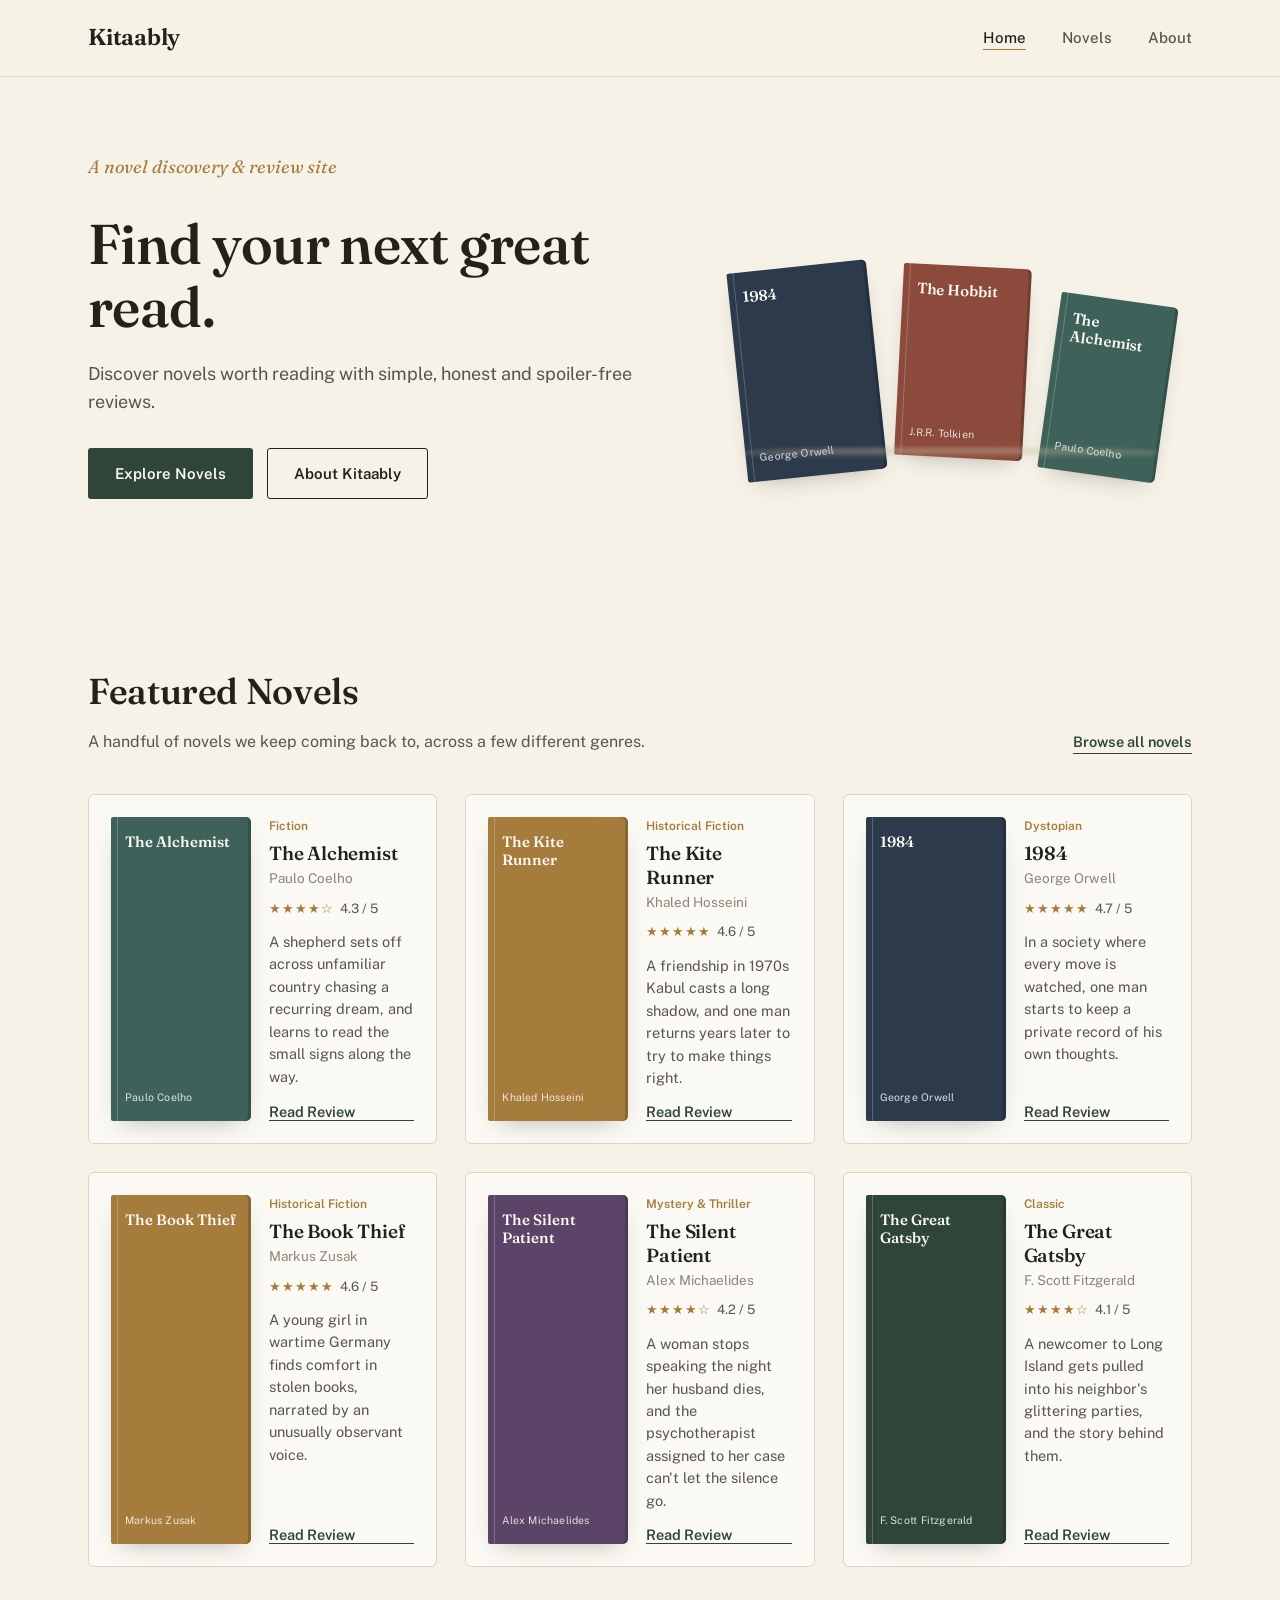
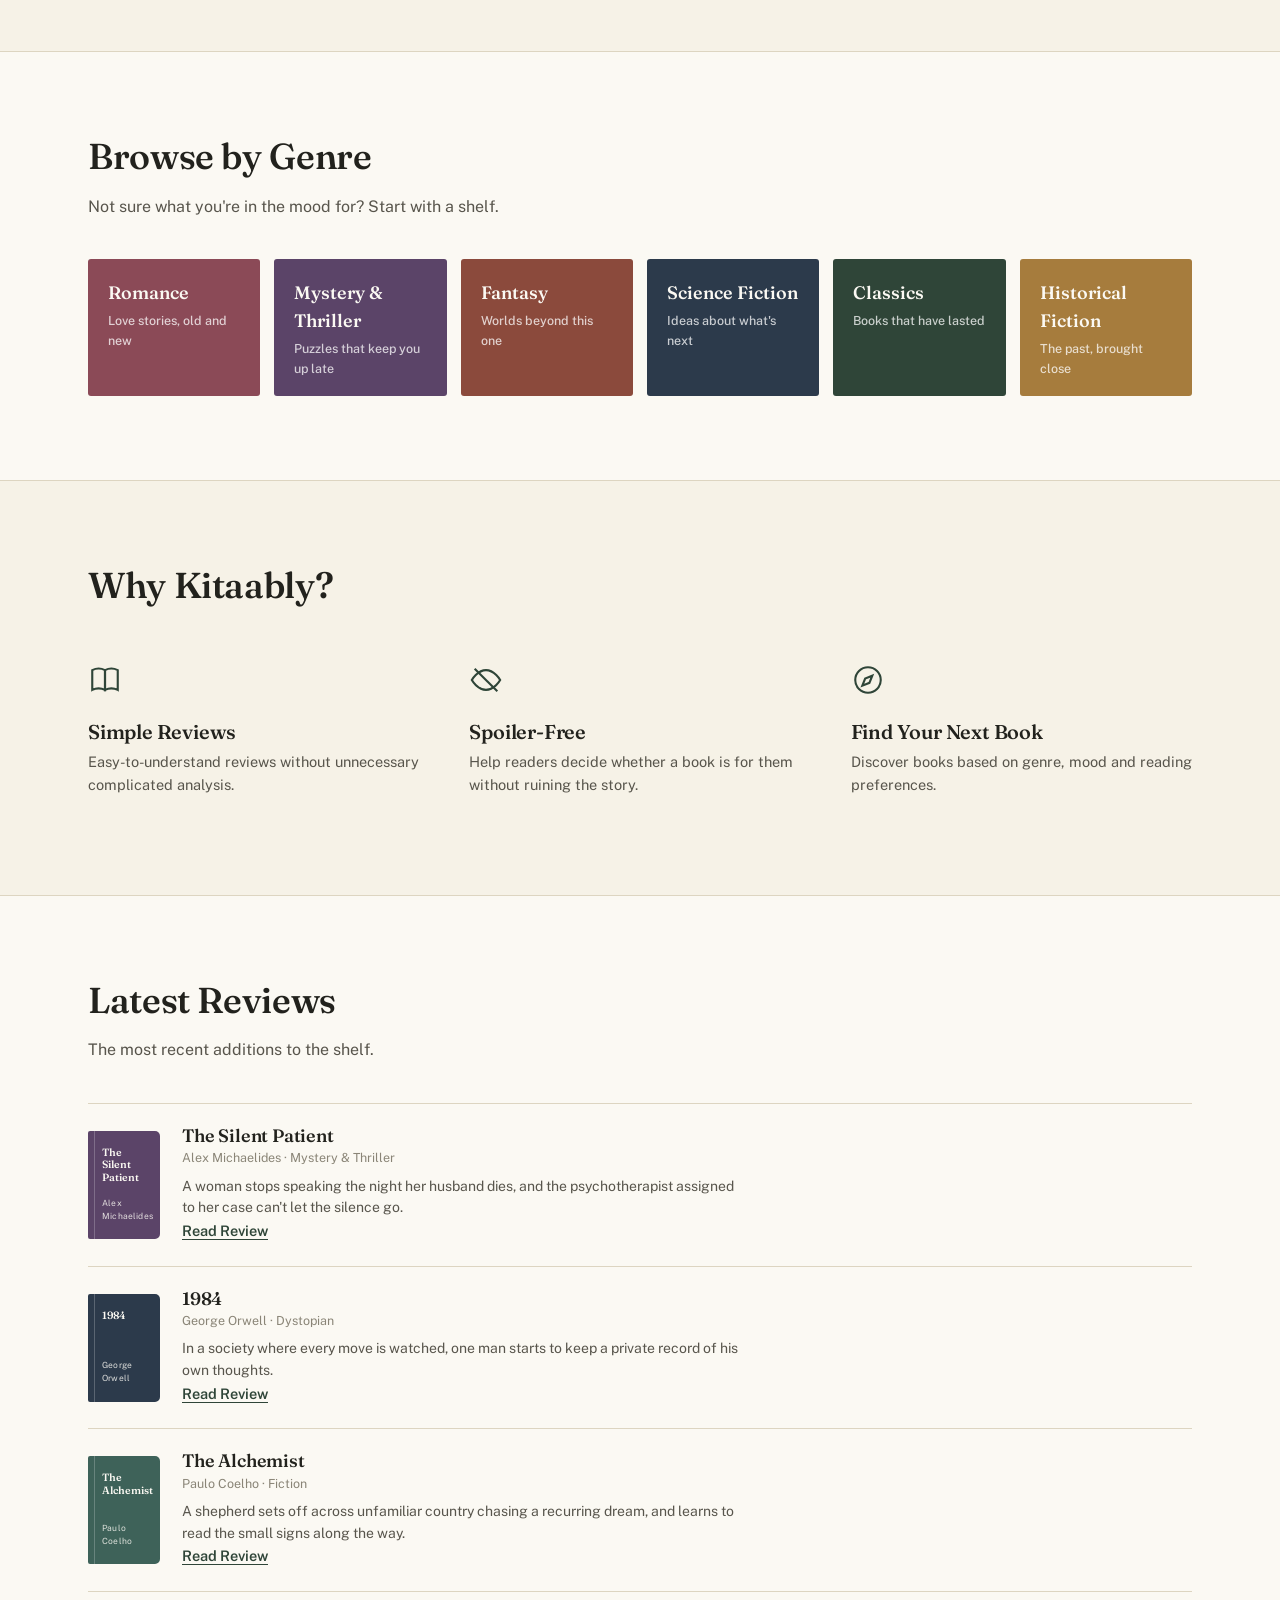
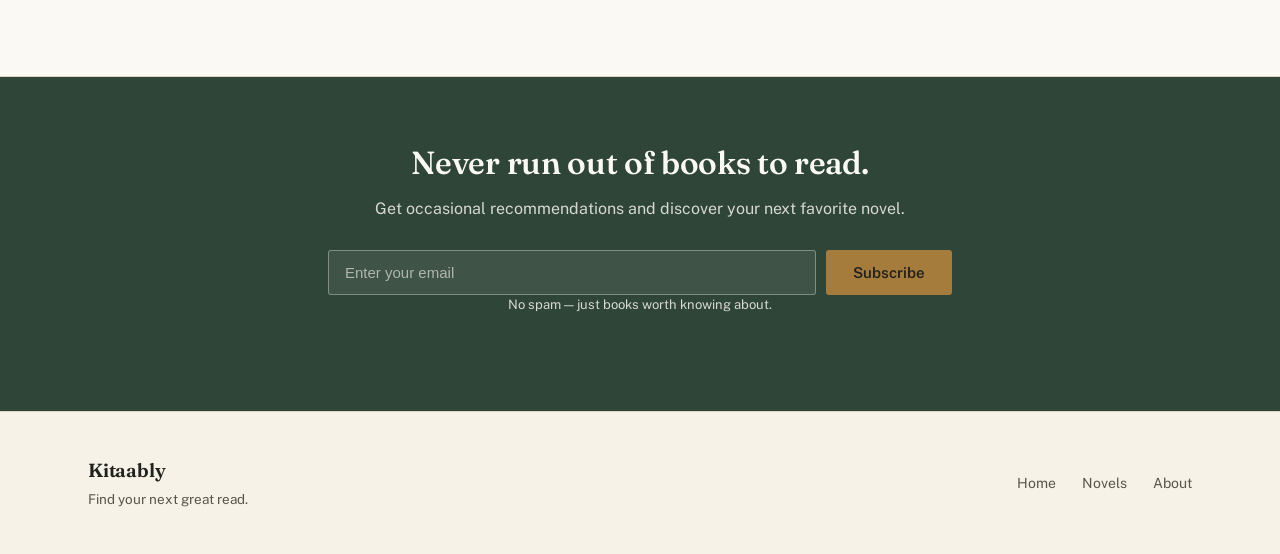
==== index.html @ 3cfaee95 "Add files via upload" ====
<!doctype html>
<html lang="en">
<head>
  <meta charset="UTF-8" />
  <meta name="viewport" content="width=device-width, initial-scale=1.0" />
  <title>Kitaably — Find Your Next Great Read</title>
  <meta name="description" content="Kitaably helps you discover novels worth reading, with simple, honest and spoiler-free reviews across fiction, mystery, classics and more." />
  <link rel="preconnect" href="https://fonts.googleapis.com" />
  <link rel="preconnect" href="https://fonts.gstatic.com" crossorigin />
  <link href="https://fonts.googleapis.com/css2?family=Fraunces:ital,opsz,wght@0,9..144,400;0,9..144,560;0,9..144,620;1,9..144,500&family=Public+Sans:wght@400;500;600;700&display=swap" rel="stylesheet" />
  <link rel="stylesheet" href="style.css" />
</head>
<body>

  <header class="site-header">
    <div class="container">
      <a href="index.html" class="logo">Kitaably</a>
      <nav aria-label="Main navigation">
        <ul class="nav-menu">
          <li><a href="index.html" aria-current="page">Home</a></li>
          <li><a href="novels.html">Novels</a></li>
          <li><a href="about.html">About</a></li>
        </ul>
      </nav>
      <button class="nav-toggle" aria-label="Toggle menu" aria-expanded="false"><span></span></button>
    </div>
  </header>

  <main>
    <!-- Hero -->
    <section class="hero">
      <div class="container">
        <div class="hero__content">
          <p class="hero__eyebrow">A novel discovery &amp; review site</p>
          <h1>Find your next great read.</h1>
          <p>Discover novels worth reading with simple, honest and spoiler-free reviews.</p>
          <div class="hero__actions">
            <a href="novels.html" class="btn btn--primary">Explore Novels</a>
            <a href="about.html" class="btn btn--ghost">About Kitaably</a>
          </div>
        </div>
        <div class="hero__shelf" aria-hidden="true">
          <div class="cover cover--dystopian">
            <span class="cover__title">1984</span>
            <span class="cover__author">George Orwell</span>
          </div>
          <div class="cover cover--fantasy">
            <span class="cover__title">The Hobbit</span>
            <span class="cover__author">J.R.R. Tolkien</span>
          </div>
          <div class="cover cover--fiction">
            <span class="cover__title">The Alchemist</span>
            <span class="cover__author">Paulo Coelho</span>
          </div>
        </div>
      </div>
    </section>

    <!-- Featured Novels -->
    <section class="section" id="featured">
      <div class="container">
        <div class="section__head">
          <div>
            <h2>Featured Novels</h2>
            <p>A handful of novels we keep coming back to, across a few different genres.</p>
          </div>
          <a href="novels.html" class="btn btn--text">Browse all novels</a>
        </div>

        <div class="card-grid">

          <article class="book-card">
            <div class="cover cover--fiction" role="img" aria-label="Book cover for The Alchemist by Paulo Coelho">
              <span class="cover__title">The Alchemist</span>
              <span class="cover__author">Paulo Coelho</span>
            </div>
            <div class="book-card__body">
              <p class="book-card__genre">Fiction</p>
              <h3 class="book-card__title">The Alchemist</h3>
              <p class="book-card__author">Paulo Coelho</p>
              <p class="rating"><span class="rating__stars" aria-hidden="true">★★★★☆</span> 4.3 / 5</p>
              <p class="book-card__desc">A shepherd sets off across unfamiliar country chasing a recurring dream, and learns to read the small signs along the way.</p>
              <p class="book-card__review" data-review-panel>Full spoiler-free review coming soon — we're polishing our thoughts on <em>The Alchemist</em>.</p>
              <button class="btn btn--text" data-review-toggle type="button">Read Review</button>
            </div>
          </article>

          <article class="book-card">
            <div class="cover cover--historical" role="img" aria-label="Book cover for The Kite Runner by Khaled Hosseini">
              <span class="cover__title">The Kite Runner</span>
              <span class="cover__author">Khaled Hosseini</span>
            </div>
            <div class="book-card__body">
              <p class="book-card__genre">Historical Fiction</p>
              <h3 class="book-card__title">The Kite Runner</h3>
              <p class="book-card__author">Khaled Hosseini</p>
              <p class="rating"><span class="rating__stars" aria-hidden="true">★★★★★</span> 4.6 / 5</p>
              <p class="book-card__desc">A friendship in 1970s Kabul casts a long shadow, and one man returns years later to try to make things right.</p>
              <p class="book-card__review" data-review-panel>Full spoiler-free review coming soon — we're polishing our thoughts on <em>The Kite Runner</em>.</p>
              <button class="btn btn--text" data-review-toggle type="button">Read Review</button>
            </div>
          </article>

          <article class="book-card">
            <div class="cover cover--dystopian" role="img" aria-label="Book cover for 1984 by George Orwell">
              <span class="cover__title">1984</span>
              <span class="cover__author">George Orwell</span>
            </div>
            <div class="book-card__body">
              <p class="book-card__genre">Dystopian</p>
              <h3 class="book-card__title">1984</h3>
              <p class="book-card__author">George Orwell</p>
              <p class="rating"><span class="rating__stars" aria-hidden="true">★★★★★</span> 4.7 / 5</p>
              <p class="book-card__desc">In a society where every move is watched, one man starts to keep a private record of his own thoughts.</p>
              <p class="book-card__review" data-review-panel>Full spoiler-free review coming soon — we're polishing our thoughts on <em>1984</em>.</p>
              <button class="btn btn--text" data-review-toggle type="button">Read Review</button>
            </div>
          </article>

          <article class="book-card">
            <div class="cover cover--historical" role="img" aria-label="Book cover for The Book Thief by Markus Zusak">
              <span class="cover__title">The Book Thief</span>
              <span class="cover__author">Markus Zusak</span>
            </div>
            <div class="book-card__body">
              <p class="book-card__genre">Historical Fiction</p>
              <h3 class="book-card__title">The Book Thief</h3>
              <p class="book-card__author">Markus Zusak</p>
              <p class="rating"><span class="rating__stars" aria-hidden="true">★★★★★</span> 4.6 / 5</p>
              <p class="book-card__desc">A young girl in wartime Germany finds comfort in stolen books, narrated by an unusually observant voice.</p>
              <p class="book-card__review" data-review-panel>Full spoiler-free review coming soon — we're polishing our thoughts on <em>The Book Thief</em>.</p>
              <button class="btn btn--text" data-review-toggle type="button">Read Review</button>
            </div>
          </article>

          <article class="book-card">
            <div class="cover cover--thriller" role="img" aria-label="Book cover for The Silent Patient by Alex Michaelides">
              <span class="cover__title">The Silent Patient</span>
              <span class="cover__author">Alex Michaelides</span>
            </div>
            <div class="book-card__body">
              <p class="book-card__genre">Mystery &amp; Thriller</p>
              <h3 class="book-card__title">The Silent Patient</h3>
              <p class="book-card__author">Alex Michaelides</p>
              <p class="rating"><span class="rating__stars" aria-hidden="true">★★★★☆</span> 4.2 / 5</p>
              <p class="book-card__desc">A woman stops speaking the night her husband dies, and the psychotherapist assigned to her case can't let the silence go.</p>
              <p class="book-card__review" data-review-panel>Full spoiler-free review coming soon — we're polishing our thoughts on <em>The Silent Patient</em>.</p>
              <button class="btn btn--text" data-review-toggle type="button">Read Review</button>
            </div>
          </article>

          <article class="book-card">
            <div class="cover cover--classic" role="img" aria-label="Book cover for The Great Gatsby by F. Scott Fitzgerald">
              <span class="cover__title">The Great Gatsby</span>
              <span class="cover__author">F. Scott Fitzgerald</span>
            </div>
            <div class="book-card__body">
              <p class="book-card__genre">Classic</p>
              <h3 class="book-card__title">The Great Gatsby</h3>
              <p class="book-card__author">F. Scott Fitzgerald</p>
              <p class="rating"><span class="rating__stars" aria-hidden="true">★★★★☆</span> 4.1 / 5</p>
              <p class="book-card__desc">A newcomer to Long Island gets pulled into his neighbor's glittering parties, and the story behind them.</p>
              <p class="book-card__review" data-review-panel>Full spoiler-free review coming soon — we're polishing our thoughts on <em>The Great Gatsby</em>.</p>
              <button class="btn btn--text" data-review-toggle type="button">Read Review</button>
            </div>
          </article>

        </div>
      </div>
    </section>

    <!-- Browse by Genre -->
    <section class="section section--alt">
      <div class="container">
        <div class="section__head">
          <div>
            <h2>Browse by Genre</h2>
            <p>Not sure what you're in the mood for? Start with a shelf.</p>
          </div>
        </div>
        <div class="genre-row">
          <a class="genre-tile" style="background:var(--c-romance)" href="novels.html">Romance<span>Love stories, old and new</span></a>
          <a class="genre-tile" style="background:var(--c-thriller)" href="novels.html">Mystery &amp; Thriller<span>Puzzles that keep you up late</span></a>
          <a class="genre-tile" style="background:var(--c-fantasy)" href="novels.html">Fantasy<span>Worlds beyond this one</span></a>
          <a class="genre-tile" style="background:var(--c-dystopian)" href="novels.html">Science Fiction<span>Ideas about what's next</span></a>
          <a class="genre-tile" style="background:var(--c-classic)" href="novels.html">Classics<span>Books that have lasted</span></a>
          <a class="genre-tile" style="background:var(--c-historical)" href="novels.html">Historical Fiction<span>The past, brought close</span></a>
        </div>
      </div>
    </section>

    <!-- Why Kitaably -->
    <section class="section">
      <div class="container">
        <div class="section__head">
          <div>
            <h2>Why Kitaably?</h2>
          </div>
        </div>
        <div class="why-grid">
          <div class="why-item">
            <svg viewBox="0 0 24 24" fill="none" stroke="currentColor" stroke-width="1.5" aria-hidden="true"><path d="M3 5c3-1.5 6-1.5 9 0v14c-3-1.5-6-1.5-9 0V5Z"/><path d="M21 5c-3-1.5-6-1.5-9 0v14c3-1.5 6-1.5 9 0V5Z"/></svg>
            <h3>Simple Reviews</h3>
            <p>Easy-to-understand reviews without unnecessary complicated analysis.</p>
          </div>
          <div class="why-item">
            <svg viewBox="0 0 24 24" fill="none" stroke="currentColor" stroke-width="1.5" aria-hidden="true"><path d="M2 12s4-7 10-7 10 7 10 7-4 7-10 7-10-7-10-7Z"/><path d="M4 4l16 16"/></svg>
            <h3>Spoiler-Free</h3>
            <p>Help readers decide whether a book is for them without ruining the story.</p>
          </div>
          <div class="why-item">
            <svg viewBox="0 0 24 24" fill="none" stroke="currentColor" stroke-width="1.5" aria-hidden="true"><circle cx="12" cy="12" r="9"/><path d="M15 9l-2 5-5 2 2-5 5-2Z"/></svg>
            <h3>Find Your Next Book</h3>
            <p>Discover books based on genre, mood and reading preferences.</p>
          </div>
        </div>
      </div>
    </section>

    <!-- Latest Reviews -->
    <section class="section section--alt">
      <div class="container">
        <div class="section__head">
          <div>
            <h2>Latest Reviews</h2>
            <p>The most recent additions to the shelf.</p>
          </div>
        </div>
        <div class="latest-list">

          <div class="latest-item">
            <div class="cover cover--thriller" role="img" aria-label="Book cover for The Silent Patient by Alex Michaelides">
              <span class="cover__title">The Silent Patient</span>
              <span class="cover__author">Alex Michaelides</span>
            </div>
            <div class="latest-item__body">
              <h3 class="latest-item__title">The Silent Patient</h3>
              <p class="latest-item__meta">Alex Michaelides · Mystery &amp; Thriller</p>
              <p class="latest-item__desc">A woman stops speaking the night her husband dies, and the psychotherapist assigned to her case can't let the silence go.</p>
              <p class="book-card__review" data-review-panel>Full spoiler-free review coming soon — we're polishing our thoughts on <em>The Silent Patient</em>.</p>
              <button class="btn btn--text" data-review-toggle type="button">Read Review</button>
            </div>
          </div>

          <div class="latest-item">
            <div class="cover cover--dystopian" role="img" aria-label="Book cover for 1984 by George Orwell">
              <span class="cover__title">1984</span>
              <span class="cover__author">George Orwell</span>
            </div>
            <div class="latest-item__body">
              <h3 class="latest-item__title">1984</h3>
              <p class="latest-item__meta">George Orwell · Dystopian</p>
              <p class="latest-item__desc">In a society where every move is watched, one man starts to keep a private record of his own thoughts.</p>
              <p class="book-card__review" data-review-panel>Full spoiler-free review coming soon — we're polishing our thoughts on <em>1984</em>.</p>
              <button class="btn btn--text" data-review-toggle type="button">Read Review</button>
            </div>
          </div>

          <div class="latest-item">
            <div class="cover cover--fiction" role="img" aria-label="Book cover for The Alchemist by Paulo Coelho">
              <span class="cover__title">The Alchemist</span>
              <span class="cover__author">Paulo Coelho</span>
            </div>
            <div class="latest-item__body">
              <h3 class="latest-item__title">The Alchemist</h3>
              <p class="latest-item__meta">Paulo Coelho · Fiction</p>
              <p class="latest-item__desc">A shepherd sets off across unfamiliar country chasing a recurring dream, and learns to read the small signs along the way.</p>
              <p class="book-card__review" data-review-panel>Full spoiler-free review coming soon — we're polishing our thoughts on <em>The Alchemist</em>.</p>
              <button class="btn btn--text" data-review-toggle type="button">Read Review</button>
            </div>
          </div>

        </div>
      </div>
    </section>

    <!-- Newsletter -->
    <section class="newsletter">
      <div class="container">
        <h2>Never run out of books to read.</h2>
        <p>Get occasional recommendations and discover your next favorite novel.</p>
        <form class="newsletter-form">
          <label for="newsletter-email" class="sr-only" style="position:absolute;left:-9999px;">Email address</label>
          <input type="email" id="newsletter-email" placeholder="Enter your email" required />
          <button type="submit" class="btn btn--primary">Subscribe</button>
        </form>
        <p class="newsletter-note">No spam — just books worth knowing about.</p>
      </div>
    </section>
  </main>

  <footer class="site-footer">
    <div class="container">
      <div>
        <a href="index.html" class="logo">Kitaably</a>
        <p>Find your next great read.</p>
      </div>
      <ul class="footer-links">
        <li><a href="index.html">Home</a></li>
        <li><a href="novels.html">Novels</a></li>
        <li><a href="about.html">About</a></li>
      </ul>
    </div>
  </footer>

  <script src="script.js"></script>
</body>
</html>
---- style.css ----
/* ==========================================================================
   Kitaably — shared stylesheet
   Palette: paper & ink, with a small family of muted, earthy accent colors
   used to color-code genres throughout the site.
   ========================================================================== */

:root {
  /* base */
  --paper: #F6F2E7;
  --paper-alt: #FBF9F3;
  --ink: #22221D;
  --ink-soft: #58554C;
  --ink-faint: #8A8577;
  --line: #DDD5C1;
  --line-strong: #C7BCA3;

  /* primary accents */
  --green: #2F4538;
  --green-deep: #1E2C24;
  --brass: #A67C3D;

  /* genre accent family */
  --c-fiction: #3E6259;
  --c-historical: #A67C3D;
  --c-dystopian: #2C3A4B;
  --c-thriller: #5B4468;
  --c-classic: #2F4538;
  --c-fantasy: #8B4A3C;
  --c-romance: #8B4A57;

  --radius-s: 3px;
  --radius-m: 6px;
  --shadow-cover: 0 10px 24px -12px rgba(34, 34, 29, 0.35);
  --shadow-card: 0 1px 0 rgba(34, 34, 29, 0.06);

  --maxw: 1160px;
}

*, *::before, *::after { box-sizing: border-box; }
html { scroll-behavior: smooth; }

body {
  margin: 0;
  background: var(--paper);
  color: var(--ink);
  font-family: "Public Sans", -apple-system, "Segoe UI", sans-serif;
  font-size: 16px;
  line-height: 1.55;
  -webkit-font-smoothing: antialiased;
}

h1, h2, h3, h4 {
  font-family: "Fraunces", Georgia, serif;
  font-weight: 560;
  line-height: 1.12;
  margin: 0 0 0.5em;
  color: var(--ink);
  letter-spacing: -0.01em;
}

p { margin: 0 0 1em; color: var(--ink-soft); max-width: 62ch; }
a { color: inherit; }
img { max-width: 100%; display: block; }
button { font-family: inherit; }

.container {
  max-width: var(--maxw);
  margin: 0 auto;
  padding: 0 28px;
}

:focus-visible {
  outline: 2px solid var(--brass);
  outline-offset: 3px;
}

@media (prefers-reduced-motion: reduce) {
  *, *::before, *::after { animation: none !important; transition: none !important; }
  html { scroll-behavior: auto; }
}

/* ---------- buttons ---------- */
.btn {
  display: inline-flex;
  align-items: center;
  gap: 8px;
  padding: 13px 26px;
  border-radius: var(--radius-s);
  font-size: 15px;
  font-weight: 600;
  text-decoration: none;
  border: 1px solid transparent;
  cursor: pointer;
  transition: background-color 0.18s ease, border-color 0.18s ease, color 0.18s ease;
}
.btn--primary {
  background: var(--green);
  color: var(--paper-alt);
}
.btn--primary:hover { background: var(--green-deep); }
.btn--ghost {
  background: transparent;
  border-color: var(--ink);
  color: var(--ink);
}
.btn--ghost:hover { background: var(--ink); color: var(--paper-alt); }
.btn--small { padding: 9px 16px; font-size: 13.5px; }
.btn--text {
  background: none;
  border: none;
  padding: 0;
  color: var(--green);
  font-weight: 600;
  font-size: 14.5px;
  border-bottom: 1px solid var(--green);
  border-radius: 0;
}
.btn--text:hover { color: var(--green-deep); border-color: var(--green-deep); }

/* ---------- header / nav ---------- */
.site-header {
  position: sticky;
  top: 0;
  z-index: 40;
  background: rgba(246, 242, 231, 0.92);
  backdrop-filter: blur(6px);
  border-bottom: 1px solid var(--line);
}
.site-header .container {
  display: flex;
  align-items: center;
  justify-content: space-between;
  height: 76px;
}
.logo {
  font-family: "Fraunces", Georgia, serif;
  font-size: 23px;
  font-weight: 620;
  text-decoration: none;
  letter-spacing: -0.01em;
  color: var(--ink);
}
.nav-menu {
  display: flex;
  align-items: center;
  gap: 36px;
  list-style: none;
  margin: 0;
  padding: 0;
}
.nav-menu a {
  text-decoration: none;
  font-size: 15px;
  font-weight: 500;
  color: var(--ink-soft);
  padding-bottom: 3px;
  border-bottom: 1px solid transparent;
  transition: color 0.15s ease, border-color 0.15s ease;
}
.nav-menu a:hover,
.nav-menu a[aria-current="page"] {
  color: var(--ink);
  border-color: var(--brass);
}
.nav-toggle {
  display: none;
  width: 34px;
  height: 34px;
  border: none;
  background: none;
  cursor: pointer;
  padding: 0;
  position: relative;
}
.nav-toggle span,
.nav-toggle span::before,
.nav-toggle span::after {
  content: "";
  position: absolute;
  left: 6px;
  right: 6px;
  height: 2px;
  background: var(--ink);
  transition: transform 0.2s ease, opacity 0.2s ease;
}
.nav-toggle span { top: 16px; }
.nav-toggle span::before { top: -8px; }
.nav-toggle span::after { top: 8px; }
.nav-toggle[aria-expanded="true"] span { background: transparent; }
.nav-toggle[aria-expanded="true"] span::before { transform: translateY(8px) rotate(45deg); }
.nav-toggle[aria-expanded="true"] span::after { transform: translateY(-8px) rotate(-45deg); }

/* ---------- hero ---------- */
.hero {
  padding: 76px 0 88px;
}
.hero .container {
  display: flex;
  align-items: center;
  gap: 64px;
}
.hero__content { flex: 1 1 480px; max-width: 560px; }
.hero__eyebrow {
  font-family: "Fraunces", serif;
  font-style: italic;
  color: var(--brass);
  font-size: 17px;
  margin: 0 0 14px;
}
.hero__content h1 {
  font-size: clamp(38px, 5vw, 56px);
  margin-bottom: 22px;
}
.hero__content p { font-size: 18px; margin-bottom: 32px; }
.hero__actions { display: flex; gap: 14px; flex-wrap: wrap; }

.hero__shelf {
  flex: 1 1 320px;
  display: flex;
  justify-content: center;
  align-items: flex-end;
  gap: 22px;
  min-height: 300px;
  position: relative;
}
.hero__shelf::after {
  content: "";
  position: absolute;
  left: 6%;
  right: 6%;
  bottom: 18px;
  height: 10px;
  background: linear-gradient(180deg, var(--line-strong), transparent);
  border-radius: 50%;
  filter: blur(2px);
  opacity: 0.6;
}

/* ---------- book cover (CSS-drawn, no images required) ---------- */
.cover {
  --cover-color: var(--green);
  width: 140px;
  aspect-ratio: 2 / 3;
  background: var(--cover-color);
  border-radius: 2px 5px 5px 2px;
  box-shadow: var(--shadow-cover), inset -3px 0 0 rgba(0,0,0,0.18);
  color: var(--paper-alt);
  display: flex;
  flex-direction: column;
  justify-content: space-between;
  padding: 16px 14px;
  position: relative;
  flex-shrink: 0;
}
.cover::before {
  content: "";
  position: absolute;
  left: 6px;
  top: 0;
  bottom: 0;
  width: 1px;
  background: rgba(255,255,255,0.22);
}
.cover__title {
  font-family: "Fraunces", serif;
  font-weight: 560;
  font-size: 15px;
  line-height: 1.2;
}
.cover__author {
  font-size: 10.5px;
  letter-spacing: 0.02em;
  opacity: 0.85;
}
.cover--fiction     { --cover-color: var(--c-fiction); }
.cover--historical  { --cover-color: var(--c-historical); }
.cover--dystopian   { --cover-color: var(--c-dystopian); }
.cover--thriller    { --cover-color: var(--c-thriller); }
.cover--classic     { --cover-color: var(--c-classic); }
.cover--fantasy     { --cover-color: var(--c-fantasy); }
.cover--romance     { --cover-color: var(--c-romance); }

.hero__shelf .cover:nth-child(1) { transform: rotate(-6deg); }
.hero__shelf .cover:nth-child(2) { transform: translateY(-18px) rotate(3deg); width: 128px; }
.hero__shelf .cover:nth-child(3) { transform: rotate(8deg); width: 118px; }

/* ---------- sections ---------- */
.section { padding: 84px 0; }
.section--tight { padding: 64px 0; }
.section--alt { background: var(--paper-alt); border-top: 1px solid var(--line); border-bottom: 1px solid var(--line); }
.section__head {
  display: flex;
  justify-content: space-between;
  align-items: flex-end;
  gap: 24px;
  margin-bottom: 40px;
  flex-wrap: wrap;
}
.section__head h2 { font-size: clamp(28px, 3.4vw, 36px); }
.section__head p { margin: 8px 0 0; }

/* ---------- book card grid ---------- */
.card-grid {
  display: grid;
  grid-template-columns: repeat(auto-fill, minmax(260px, 1fr));
  gap: 28px;
}
.book-card {
  background: var(--paper-alt);
  border: 1px solid var(--line);
  border-radius: var(--radius-m);
  padding: 22px;
  display: flex;
  gap: 18px;
}
.book-card__body { display: flex; flex-direction: column; min-width: 0; flex: 1; }
.book-card__genre {
  font-size: 12px;
  font-weight: 600;
  color: var(--brass);
  margin-bottom: 6px;
}
.book-card__title {
  font-family: "Fraunces", serif;
  font-size: 19px;
  font-weight: 560;
  margin: 0 0 2px;
  line-height: 1.25;
}
.book-card__author { font-size: 13.5px; color: var(--ink-faint); margin-bottom: 10px; }
.rating {
  font-size: 13px;
  color: var(--ink-soft);
  margin-bottom: 12px;
  display: flex;
  align-items: center;
  gap: 6px;
}
.rating__stars { color: var(--brass); letter-spacing: 1px; }
.book-card__desc { font-size: 14.5px; margin-bottom: 14px; flex: 1; }
.book-card__review {
  display: none;
  font-size: 13.5px;
  color: var(--ink-soft);
  background: var(--paper);
  border-left: 2px solid var(--brass);
  padding: 10px 12px;
  margin: 0 0 14px;
}
.book-card__review.is-open { display: block; }

/* ---------- genre browse ---------- */
.genre-row {
  display: grid;
  grid-template-columns: repeat(auto-fit, minmax(170px, 1fr));
  gap: 14px;
}
.genre-tile {
  display: block;
  text-decoration: none;
  padding: 20px 20px 18px;
  border-radius: var(--radius-s);
  color: var(--paper-alt);
  font-family: "Fraunces", serif;
  font-size: 18px;
  font-weight: 560;
  position: relative;
  overflow: hidden;
}
.genre-tile span {
  display: block;
  font-family: "Public Sans", sans-serif;
  font-size: 12.5px;
  font-weight: 500;
  color: rgba(255,255,255,0.75);
  margin-top: 4px;
}

/* ---------- why kitaably ---------- */
.why-grid {
  display: grid;
  grid-template-columns: repeat(auto-fit, minmax(220px, 1fr));
  gap: 40px;
}
.why-item svg { width: 34px; height: 34px; margin-bottom: 16px; color: var(--green); }
.why-item h3 { font-size: 20px; margin-bottom: 8px; }
.why-item p { font-size: 14.5px; }

/* ---------- latest reviews (list style) ---------- */
.latest-list { display: flex; flex-direction: column; }
.latest-item {
  display: flex;
  gap: 22px;
  align-items: center;
  padding: 22px 0;
  border-top: 1px solid var(--line);
}
.latest-item:last-child { border-bottom: 1px solid var(--line); }
.latest-item .cover { width: 72px; box-shadow: none; }
.latest-item .cover .cover__title { font-size: 10.5px; }
.latest-item .cover .cover__author { font-size: 8.5px; }
.latest-item__body { flex: 1; min-width: 0; }
.latest-item__title { font-family: "Fraunces", serif; font-size: 18px; margin: 0 0 2px; }
.latest-item__meta { font-size: 12.5px; color: var(--ink-faint); margin-bottom: 8px; }
.latest-item__desc { font-size: 14px; margin: 0; }

/* ---------- newsletter ---------- */
.newsletter {
  background: var(--green);
  color: var(--paper-alt);
  padding: 68px 0;
}
.newsletter .container { max-width: 680px; text-align: center; }
.newsletter h2 { color: var(--paper-alt); font-size: clamp(26px, 3vw, 32px); }
.newsletter p { color: rgba(251,249,243,0.82); margin: 0 auto 28px; }
.newsletter-form {
  display: flex;
  gap: 10px;
  flex-wrap: wrap;
  justify-content: center;
}
.newsletter-form input[type="email"] {
  flex: 1 1 260px;
  padding: 13px 16px;
  border-radius: var(--radius-s);
  border: 1px solid rgba(251,249,243,0.35);
  background: rgba(251,249,243,0.08);
  color: var(--paper-alt);
  font-size: 15px;
}
.newsletter-form input::placeholder { color: rgba(251,249,243,0.6); }
.newsletter-form .btn--primary { background: var(--brass); color: var(--ink); }
.newsletter-form .btn--primary:hover { background: #B98F4D; }
.newsletter-note { font-size: 13px; margin-top: 14px; color: rgba(251,249,243,0.7); }

/* ---------- footer ---------- */
.site-footer {
  padding: 44px 0;
  border-top: 1px solid var(--line);
}
.site-footer .container {
  display: flex;
  justify-content: space-between;
  align-items: center;
  flex-wrap: wrap;
  gap: 18px;
}
.site-footer .logo { font-size: 19px; }
.site-footer p { margin: 4px 0 0; font-size: 13.5px; }
.footer-links { display: flex; gap: 26px; list-style: none; margin: 0; padding: 0; }
.footer-links a { text-decoration: none; font-size: 14px; color: var(--ink-soft); }
.footer-links a:hover { color: var(--ink); }

/* ---------- novels page: search + filters ---------- */
.page-head { padding: 56px 0 40px; }
.page-head h1 { font-size: clamp(32px, 4.4vw, 44px); }
.page-head p { font-size: 17px; }

.toolbar { margin-bottom: 40px; }
.search-bar {
  position: relative;
  margin-bottom: 24px;
}
.search-bar input {
  width: 100%;
  padding: 14px 4px;
  font-size: 17px;
  font-family: "Fraunces", serif;
  border: none;
  border-bottom: 1px solid var(--line-strong);
  background: transparent;
  color: var(--ink);
}
.search-bar input::placeholder { color: var(--ink-faint); }
.search-bar input:focus { outline: none; border-color: var(--green); }

.filters {
  display: flex;
  flex-wrap: wrap;
  gap: 28px;
  align-items: baseline;
}
.filter-group { display: flex; flex-wrap: wrap; align-items: center; gap: 8px; }
.filter-group__label {
  font-size: 12.5px;
  font-weight: 600;
  color: var(--ink-faint);
  margin-right: 4px;
}
.filter-btn {
  background: none;
  border: 1px solid var(--line-strong);
  color: var(--ink-soft);
  border-radius: var(--radius-s);
  padding: 7px 14px;
  font-size: 13.5px;
  cursor: pointer;
  transition: background-color 0.15s ease, color 0.15s ease, border-color 0.15s ease;
}
.filter-btn:hover { border-color: var(--ink); color: var(--ink); }
.filter-btn.is-active {
  background: var(--ink);
  border-color: var(--ink);
  color: var(--paper-alt);
}

.results-count { font-size: 13.5px; color: var(--ink-faint); margin-bottom: 20px; }
.no-results {
  display: none;
  text-align: center;
  padding: 64px 20px;
  color: var(--ink-soft);
  font-family: "Fraunces", serif;
  font-size: 18px;
}
.no-results.is-visible { display: block; }

/* ---------- about page ---------- */
.about-hero { padding: 60px 0 20px; max-width: 720px; }
.about-hero h1 { font-size: clamp(32px, 4.4vw, 44px); }
.about-hero p { font-size: 18px; }
.about-body { max-width: 680px; }
.about-body h2 { font-size: 26px; margin-top: 8px; }
.about-body p { font-size: 16px; }
.pull {
  border-left: 3px solid var(--brass);
  padding: 4px 0 4px 22px;
  margin: 32px 0;
}
.pull p {
  font-family: "Fraunces", serif;
  font-size: 22px;
  font-style: italic;
  color: var(--ink);
  max-width: 46ch;
}
.expect-list { list-style: none; margin: 0; padding: 0; max-width: 680px; }
.expect-list li {
  padding: 16px 0;
  border-top: 1px solid var(--line);
  display: flex;
  gap: 14px;
  font-size: 15.5px;
  color: var(--ink-soft);
}
.expect-list li:last-child { border-bottom: 1px solid var(--line); }
.expect-list li::before {
  content: "◆";
  color: var(--brass);
  font-size: 10px;
  transform: translateY(6px);
}
.cta-band {
  text-align: center;
  padding: 76px 0;
}
.cta-band h2 { font-size: clamp(26px, 3.4vw, 34px); margin-bottom: 24px; }

/* ---------- responsive ---------- */
@media (max-width: 860px) {
  .nav-menu {
    position: absolute;
    top: 76px;
    left: 0;
    right: 0;
    background: var(--paper-alt);
    border-bottom: 1px solid var(--line);
    flex-direction: column;
    align-items: flex-start;
    gap: 0;
    padding: 8px 28px 20px;
    display: none;
  }
  .nav-menu.is-open { display: flex; }
  .nav-menu li { width: 100%; }
  .nav-menu a { display: block; padding: 12px 0; }
  .nav-toggle { display: block; }

  .hero .container { flex-direction: column; text-align: left; }
  .hero__shelf { min-height: 220px; margin-top: 12px; }

  .book-card { flex-direction: column; }
  .book-card .cover { width: 96px; }

  .latest-item { align-items: flex-start; }
}

@media (max-width: 560px) {
  .container { padding: 0 20px; }
  .hero { padding: 48px 0 56px; }
  .section { padding: 60px 0; }
  .hero__actions .btn { flex: 1 1 auto; justify-content: center; }
  .hero__shelf .cover:nth-child(2) { display: none; }
}
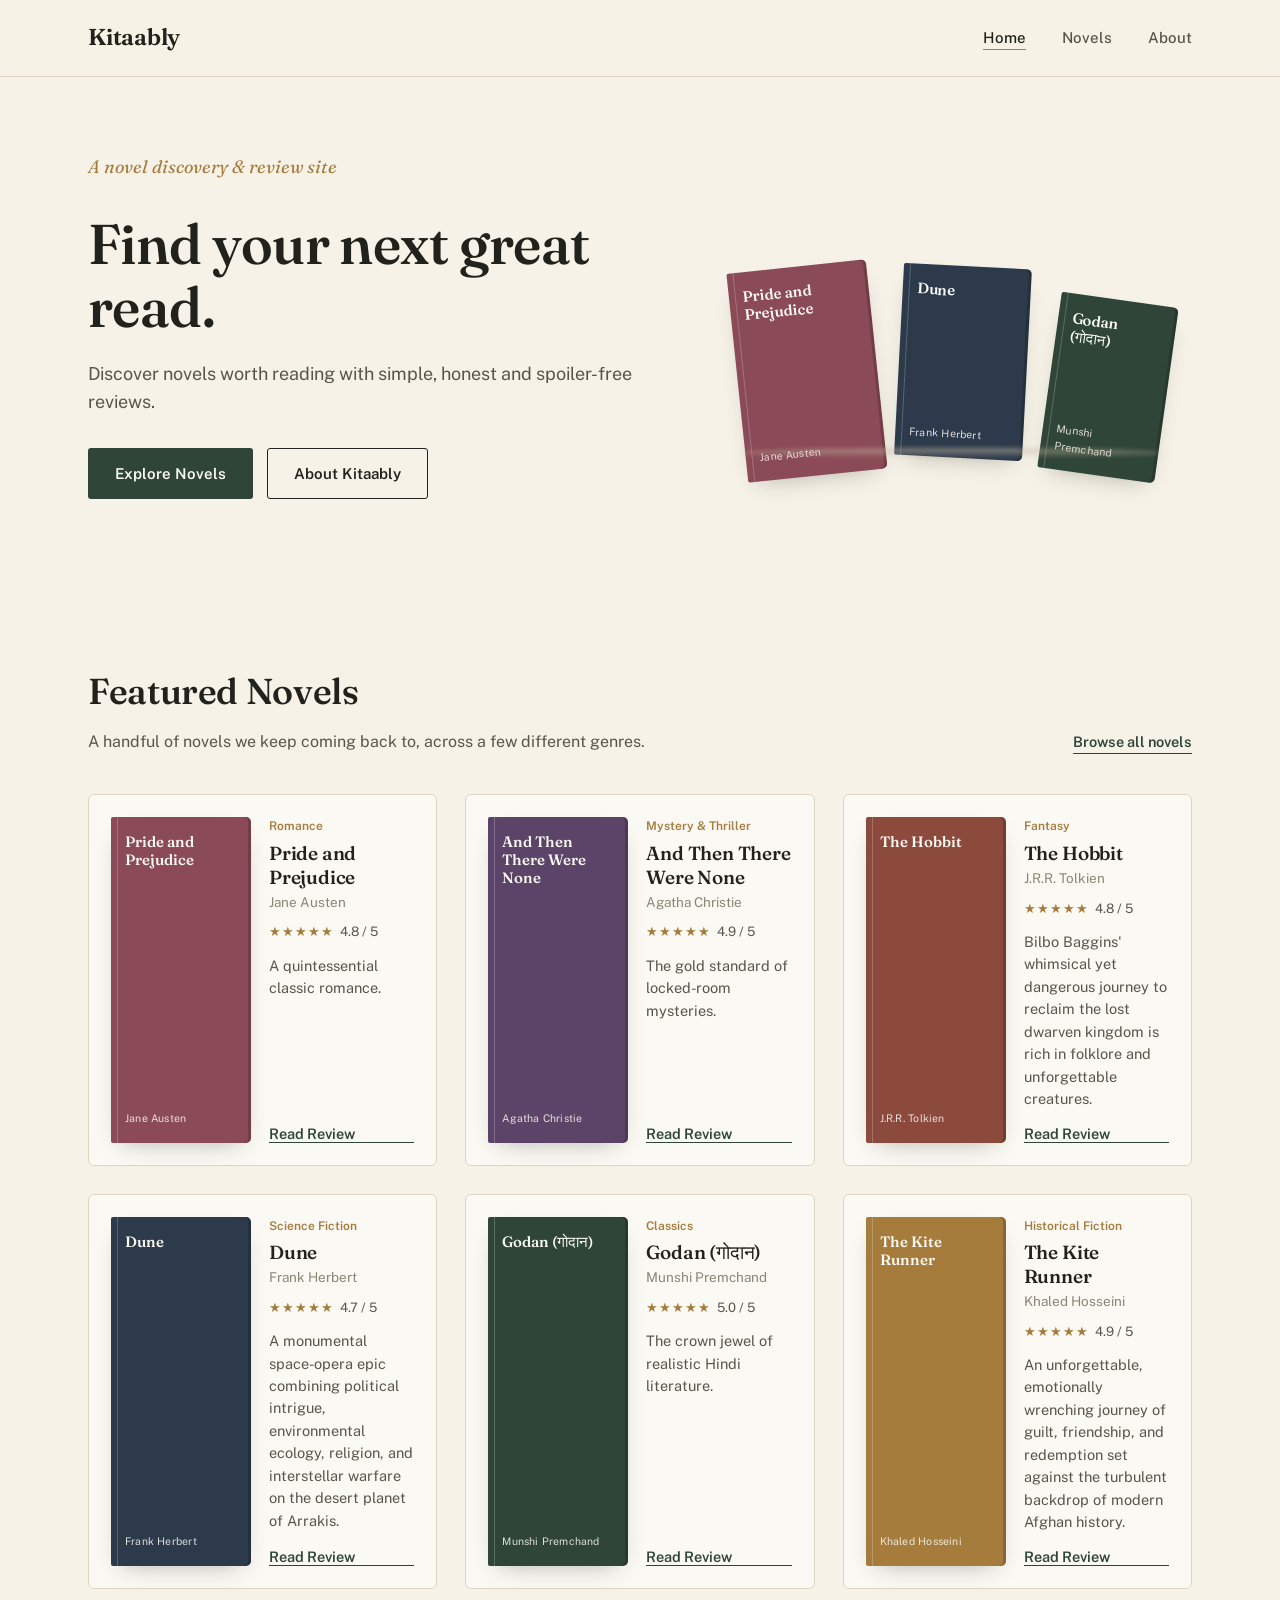
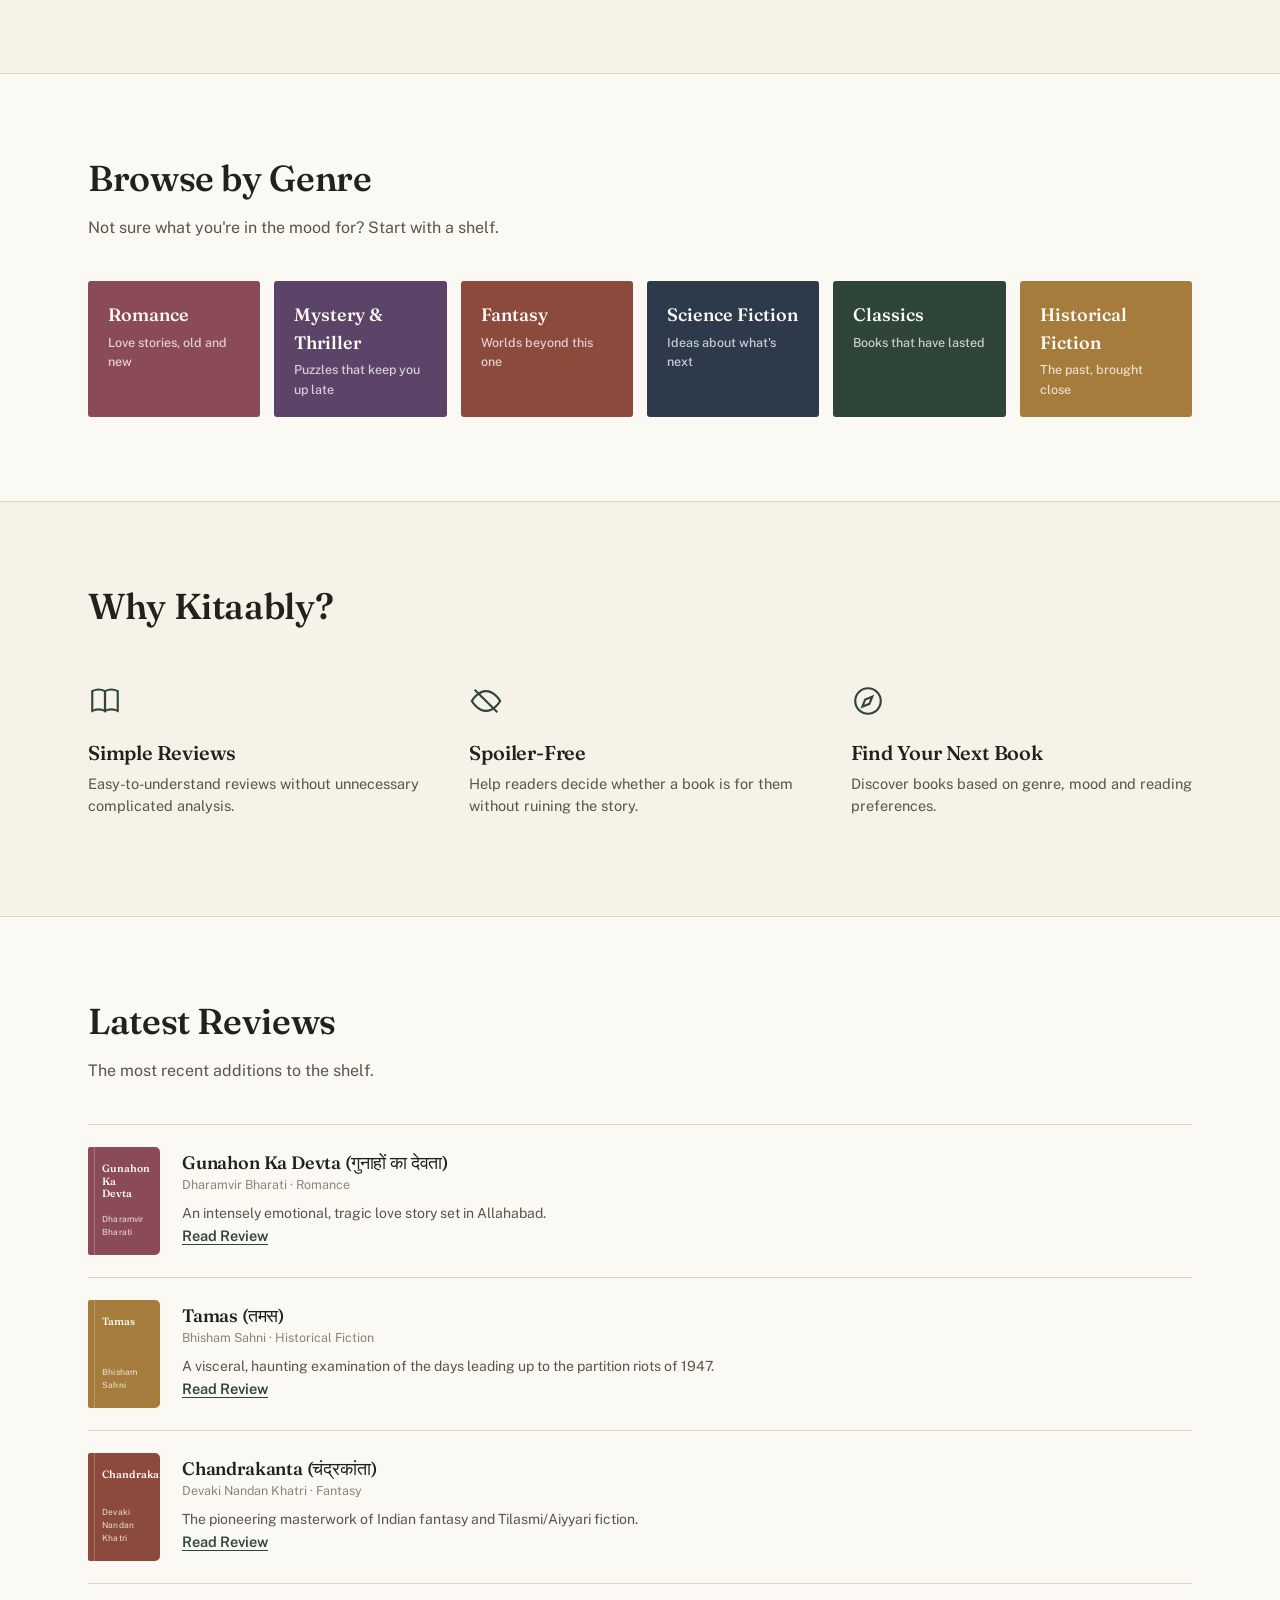
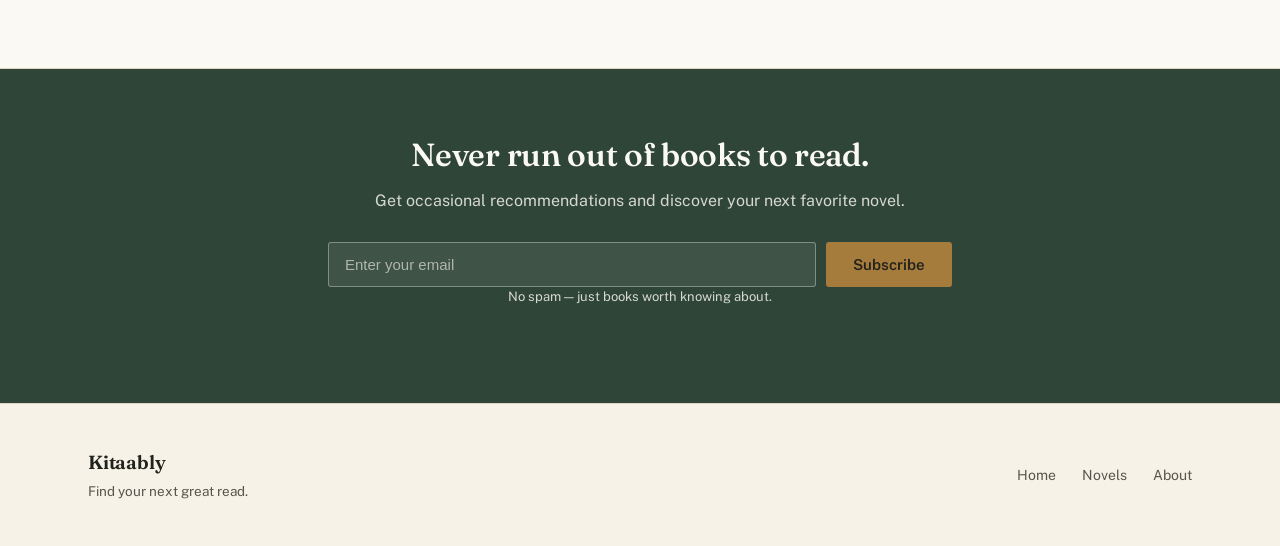
==== commit 66c44098: "Update index.html" ====
--- a/index.html
+++ b/index.html
@@ -40,17 +40,17 @@
           </div>
         </div>
         <div class="hero__shelf" aria-hidden="true">
+          <div class="cover cover--romance">
+            <span class="cover__title">Pride and Prejudice</span>
+            <span class="cover__author">Jane Austen</span>
+          </div>
           <div class="cover cover--dystopian">
-            <span class="cover__title">1984</span>
-            <span class="cover__author">George Orwell</span>
-          </div>
-          <div class="cover cover--fantasy">
-            <span class="cover__title">The Hobbit</span>
-            <span class="cover__author">J.R.R. Tolkien</span>
-          </div>
-          <div class="cover cover--fiction">
-            <span class="cover__title">The Alchemist</span>
-            <span class="cover__author">Paulo Coelho</span>
+            <span class="cover__title">Dune</span>
+            <span class="cover__author">Frank Herbert</span>
+          </div>
+          <div class="cover cover--classic">
+            <span class="cover__title">Godan (गोदान)</span>
+            <span class="cover__author">Munshi Premchand</span>
           </div>
         </div>
       </div>
@@ -70,17 +70,81 @@
         <div class="card-grid">
 
           <article class="book-card">
-            <div class="cover cover--fiction" role="img" aria-label="Book cover for The Alchemist by Paulo Coelho">
-              <span class="cover__title">The Alchemist</span>
-              <span class="cover__author">Paulo Coelho</span>
-            </div>
-            <div class="book-card__body">
-              <p class="book-card__genre">Fiction</p>
-              <h3 class="book-card__title">The Alchemist</h3>
-              <p class="book-card__author">Paulo Coelho</p>
-              <p class="rating"><span class="rating__stars" aria-hidden="true">★★★★☆</span> 4.3 / 5</p>
-              <p class="book-card__desc">A shepherd sets off across unfamiliar country chasing a recurring dream, and learns to read the small signs along the way.</p>
-              <p class="book-card__review" data-review-panel>Full spoiler-free review coming soon — we're polishing our thoughts on <em>The Alchemist</em>.</p>
+            <div class="cover cover--romance" role="img" aria-label="Book cover for Pride and Prejudice by Jane Austen">
+              <span class="cover__title">Pride and Prejudice</span>
+              <span class="cover__author">Jane Austen</span>
+            </div>
+            <div class="book-card__body">
+              <p class="book-card__genre">Romance</p>
+              <h3 class="book-card__title">Pride and Prejudice</h3>
+              <p class="book-card__author">Jane Austen</p>
+              <p class="rating"><span class="rating__stars" aria-hidden="true">★★★★★</span> 4.8 / 5</p>
+              <p class="book-card__desc">A quintessential classic romance.</p>
+              <p class="book-card__review" data-review-panel>A quintessential classic romance. Austen delivers sharp wit and social commentary through the evolving dynamic and misunderstandings between the spirited Elizabeth Bennet and the proud Mr. Darcy.</p>
+              <button class="btn btn--text" data-review-toggle type="button">Read Review</button>
+            </div>
+          </article>
+
+          <article class="book-card">
+            <div class="cover cover--thriller" role="img" aria-label="Book cover for And Then There Were None by Agatha Christie">
+              <span class="cover__title">And Then There Were None</span>
+              <span class="cover__author">Agatha Christie</span>
+            </div>
+            <div class="book-card__body">
+              <p class="book-card__genre">Mystery &amp; Thriller</p>
+              <h3 class="book-card__title">And Then There Were None</h3>
+              <p class="book-card__author">Agatha Christie</p>
+              <p class="rating"><span class="rating__stars" aria-hidden="true">★★★★★</span> 4.9 / 5</p>
+              <p class="book-card__desc">The gold standard of locked-room mysteries.</p>
+              <p class="book-card__review" data-review-panel>The gold standard of locked-room mysteries. Ten strangers trapped on an isolated island are eliminated one by one according to a nursery rhyme in an impeccably paced puzzle.</p>
+              <button class="btn btn--text" data-review-toggle type="button">Read Review</button>
+            </div>
+          </article>
+
+          <article class="book-card">
+            <div class="cover cover--fantasy" role="img" aria-label="Book cover for The Hobbit by J.R.R. Tolkien">
+              <span class="cover__title">The Hobbit</span>
+              <span class="cover__author">J.R.R. Tolkien</span>
+            </div>
+            <div class="book-card__body">
+              <p class="book-card__genre">Fantasy</p>
+              <h3 class="book-card__title">The Hobbit</h3>
+              <p class="book-card__author">J.R.R. Tolkien</p>
+              <p class="rating"><span class="rating__stars" aria-hidden="true">★★★★★</span> 4.8 / 5</p>
+              <p class="book-card__desc">Bilbo Baggins' whimsical yet dangerous journey to reclaim the lost dwarven kingdom is rich in folklore and unforgettable creatures.</p>
+              <p class="book-card__review" data-review-panel>Bilbo Baggins' whimsical yet dangerous journey to reclaim the lost dwarven kingdom is rich in folklore, unforgettable creatures, and quintessential high-fantasy adventure.</p>
+              <button class="btn btn--text" data-review-toggle type="button">Read Review</button>
+            </div>
+          </article>
+
+          <article class="book-card">
+            <div class="cover cover--dystopian" role="img" aria-label="Book cover for Dune by Frank Herbert">
+              <span class="cover__title">Dune</span>
+              <span class="cover__author">Frank Herbert</span>
+            </div>
+            <div class="book-card__body">
+              <p class="book-card__genre">Science Fiction</p>
+              <h3 class="book-card__title">Dune</h3>
+              <p class="book-card__author">Frank Herbert</p>
+              <p class="rating"><span class="rating__stars" aria-hidden="true">★★★★★</span> 4.7 / 5</p>
+              <p class="book-card__desc">A monumental space-opera epic combining political intrigue, environmental ecology, religion, and interstellar warfare on the desert planet of Arrakis.</p>
+              <p class="book-card__review" data-review-panel>A monumental space-opera epic combining political intrigue, environmental ecology, religion, and interstellar warfare on the desert planet of Arrakis.</p>
+              <button class="btn btn--text" data-review-toggle type="button">Read Review</button>
+            </div>
+          </article>
+
+          <article class="book-card">
+            <div class="cover cover--classic" role="img" aria-label="Book cover for Godan by Munshi Premchand">
+              <span class="cover__title">Godan (गोदान)</span>
+              <span class="cover__author">Munshi Premchand</span>
+            </div>
+            <div class="book-card__body">
+              <p class="book-card__genre">Classics</p>
+              <h3 class="book-card__title">Godan (गोदान)</h3>
+              <p class="book-card__author">Munshi Premchand</p>
+              <p class="rating"><span class="rating__stars" aria-hidden="true">★★★★★</span> 5.0 / 5</p>
+              <p class="book-card__desc">The crown jewel of realistic Hindi literature.</p>
+              <p class="book-card__review" data-review-panel>The crown jewel of realistic Hindi literature. A deeply poignant critique of peasant exploitation, debt cycles, and societal hypocrisy centered around the farmer Hori.</p>
               <button class="btn btn--text" data-review-toggle type="button">Read Review</button>
             </div>
           </article>
@@ -94,73 +158,9 @@
               <p class="book-card__genre">Historical Fiction</p>
               <h3 class="book-card__title">The Kite Runner</h3>
               <p class="book-card__author">Khaled Hosseini</p>
-              <p class="rating"><span class="rating__stars" aria-hidden="true">★★★★★</span> 4.6 / 5</p>
-              <p class="book-card__desc">A friendship in 1970s Kabul casts a long shadow, and one man returns years later to try to make things right.</p>
-              <p class="book-card__review" data-review-panel>Full spoiler-free review coming soon — we're polishing our thoughts on <em>The Kite Runner</em>.</p>
-              <button class="btn btn--text" data-review-toggle type="button">Read Review</button>
-            </div>
-          </article>
-
-          <article class="book-card">
-            <div class="cover cover--dystopian" role="img" aria-label="Book cover for 1984 by George Orwell">
-              <span class="cover__title">1984</span>
-              <span class="cover__author">George Orwell</span>
-            </div>
-            <div class="book-card__body">
-              <p class="book-card__genre">Dystopian</p>
-              <h3 class="book-card__title">1984</h3>
-              <p class="book-card__author">George Orwell</p>
-              <p class="rating"><span class="rating__stars" aria-hidden="true">★★★★★</span> 4.7 / 5</p>
-              <p class="book-card__desc">In a society where every move is watched, one man starts to keep a private record of his own thoughts.</p>
-              <p class="book-card__review" data-review-panel>Full spoiler-free review coming soon — we're polishing our thoughts on <em>1984</em>.</p>
-              <button class="btn btn--text" data-review-toggle type="button">Read Review</button>
-            </div>
-          </article>
-
-          <article class="book-card">
-            <div class="cover cover--historical" role="img" aria-label="Book cover for The Book Thief by Markus Zusak">
-              <span class="cover__title">The Book Thief</span>
-              <span class="cover__author">Markus Zusak</span>
-            </div>
-            <div class="book-card__body">
-              <p class="book-card__genre">Historical Fiction</p>
-              <h3 class="book-card__title">The Book Thief</h3>
-              <p class="book-card__author">Markus Zusak</p>
-              <p class="rating"><span class="rating__stars" aria-hidden="true">★★★★★</span> 4.6 / 5</p>
-              <p class="book-card__desc">A young girl in wartime Germany finds comfort in stolen books, narrated by an unusually observant voice.</p>
-              <p class="book-card__review" data-review-panel>Full spoiler-free review coming soon — we're polishing our thoughts on <em>The Book Thief</em>.</p>
-              <button class="btn btn--text" data-review-toggle type="button">Read Review</button>
-            </div>
-          </article>
-
-          <article class="book-card">
-            <div class="cover cover--thriller" role="img" aria-label="Book cover for The Silent Patient by Alex Michaelides">
-              <span class="cover__title">The Silent Patient</span>
-              <span class="cover__author">Alex Michaelides</span>
-            </div>
-            <div class="book-card__body">
-              <p class="book-card__genre">Mystery &amp; Thriller</p>
-              <h3 class="book-card__title">The Silent Patient</h3>
-              <p class="book-card__author">Alex Michaelides</p>
-              <p class="rating"><span class="rating__stars" aria-hidden="true">★★★★☆</span> 4.2 / 5</p>
-              <p class="book-card__desc">A woman stops speaking the night her husband dies, and the psychotherapist assigned to her case can't let the silence go.</p>
-              <p class="book-card__review" data-review-panel>Full spoiler-free review coming soon — we're polishing our thoughts on <em>The Silent Patient</em>.</p>
-              <button class="btn btn--text" data-review-toggle type="button">Read Review</button>
-            </div>
-          </article>
-
-          <article class="book-card">
-            <div class="cover cover--classic" role="img" aria-label="Book cover for The Great Gatsby by F. Scott Fitzgerald">
-              <span class="cover__title">The Great Gatsby</span>
-              <span class="cover__author">F. Scott Fitzgerald</span>
-            </div>
-            <div class="book-card__body">
-              <p class="book-card__genre">Classic</p>
-              <h3 class="book-card__title">The Great Gatsby</h3>
-              <p class="book-card__author">F. Scott Fitzgerald</p>
-              <p class="rating"><span class="rating__stars" aria-hidden="true">★★★★☆</span> 4.1 / 5</p>
-              <p class="book-card__desc">A newcomer to Long Island gets pulled into his neighbor's glittering parties, and the story behind them.</p>
-              <p class="book-card__review" data-review-panel>Full spoiler-free review coming soon — we're polishing our thoughts on <em>The Great Gatsby</em>.</p>
+              <p class="rating"><span class="rating__stars" aria-hidden="true">★★★★★</span> 4.9 / 5</p>
+              <p class="book-card__desc">An unforgettable, emotionally wrenching journey of guilt, friendship, and redemption set against the turbulent backdrop of modern Afghan history.</p>
+              <p class="book-card__review" data-review-panel>An unforgettable, emotionally wrenching journey of guilt, friendship, and redemption set against the turbulent backdrop of modern Afghan history.</p>
               <button class="btn btn--text" data-review-toggle type="button">Read Review</button>
             </div>
           </article>
@@ -229,43 +229,43 @@
         <div class="latest-list">
 
           <div class="latest-item">
-            <div class="cover cover--thriller" role="img" aria-label="Book cover for The Silent Patient by Alex Michaelides">
-              <span class="cover__title">The Silent Patient</span>
-              <span class="cover__author">Alex Michaelides</span>
+            <div class="cover cover--romance" role="img" aria-label="Book cover for Gunahon Ka Devta by Dharamvir Bharati">
+              <span class="cover__title">Gunahon Ka Devta</span>
+              <span class="cover__author">Dharamvir Bharati</span>
             </div>
             <div class="latest-item__body">
-              <h3 class="latest-item__title">The Silent Patient</h3>
-              <p class="latest-item__meta">Alex Michaelides · Mystery &amp; Thriller</p>
-              <p class="latest-item__desc">A woman stops speaking the night her husband dies, and the psychotherapist assigned to her case can't let the silence go.</p>
-              <p class="book-card__review" data-review-panel>Full spoiler-free review coming soon — we're polishing our thoughts on <em>The Silent Patient</em>.</p>
+              <h3 class="latest-item__title">Gunahon Ka Devta (गुनाहों का देवता)</h3>
+              <p class="latest-item__meta">Dharamvir Bharati · Romance</p>
+              <p class="latest-item__desc">An intensely emotional, tragic love story set in Allahabad.</p>
+              <p class="book-card__review" data-review-panel>An intensely emotional, tragic love story set in Allahabad. It explores the painful boundaries of sacrifice, caste morality, and platonic ideals between Chander and Sudha.</p>
               <button class="btn btn--text" data-review-toggle type="button">Read Review</button>
             </div>
           </div>
 
           <div class="latest-item">
-            <div class="cover cover--dystopian" role="img" aria-label="Book cover for 1984 by George Orwell">
-              <span class="cover__title">1984</span>
-              <span class="cover__author">George Orwell</span>
+            <div class="cover cover--historical" role="img" aria-label="Book cover for Tamas by Bhisham Sahni">
+              <span class="cover__title">Tamas</span>
+              <span class="cover__author">Bhisham Sahni</span>
             </div>
             <div class="latest-item__body">
-              <h3 class="latest-item__title">1984</h3>
-              <p class="latest-item__meta">George Orwell · Dystopian</p>
-              <p class="latest-item__desc">In a society where every move is watched, one man starts to keep a private record of his own thoughts.</p>
-              <p class="book-card__review" data-review-panel>Full spoiler-free review coming soon — we're polishing our thoughts on <em>1984</em>.</p>
+              <h3 class="latest-item__title">Tamas (तमस)</h3>
+              <p class="latest-item__meta">Bhisham Sahni · Historical Fiction</p>
+              <p class="latest-item__desc">A visceral, haunting examination of the days leading up to the partition riots of 1947.</p>
+              <p class="book-card__review" data-review-panel>A visceral, haunting examination of the days leading up to the partition riots of 1947. Raw, intensely truthful, and vital historical storytelling.</p>
               <button class="btn btn--text" data-review-toggle type="button">Read Review</button>
             </div>
           </div>
 
           <div class="latest-item">
-            <div class="cover cover--fiction" role="img" aria-label="Book cover for The Alchemist by Paulo Coelho">
-              <span class="cover__title">The Alchemist</span>
-              <span class="cover__author">Paulo Coelho</span>
+            <div class="cover cover--fantasy" role="img" aria-label="Book cover for Chandrakanta by Devaki Nandan Khatri">
+              <span class="cover__title">Chandrakanta</span>
+              <span class="cover__author">Devaki Nandan Khatri</span>
             </div>
             <div class="latest-item__body">
-              <h3 class="latest-item__title">The Alchemist</h3>
-              <p class="latest-item__meta">Paulo Coelho · Fiction</p>
-              <p class="latest-item__desc">A shepherd sets off across unfamiliar country chasing a recurring dream, and learns to read the small signs along the way.</p>
-              <p class="book-card__review" data-review-panel>Full spoiler-free review coming soon — we're polishing our thoughts on <em>The Alchemist</em>.</p>
+              <h3 class="latest-item__title">Chandrakanta (चंद्रकांता)</h3>
+              <p class="latest-item__meta">Devaki Nandan Khatri · Fantasy</p>
+              <p class="latest-item__desc">The pioneering masterwork of Indian fantasy and Tilasmi/Aiyyari fiction.</p>
+              <p class="book-card__review" data-review-panel>The pioneering masterwork of Indian fantasy and Tilasmi/Aiyyari fiction. Filled with subterranean mazes, shapeshifting tricksters, and court rivalries that captivated generations of readers.</p>
               <button class="btn btn--text" data-review-toggle type="button">Read Review</button>
             </div>
           </div>
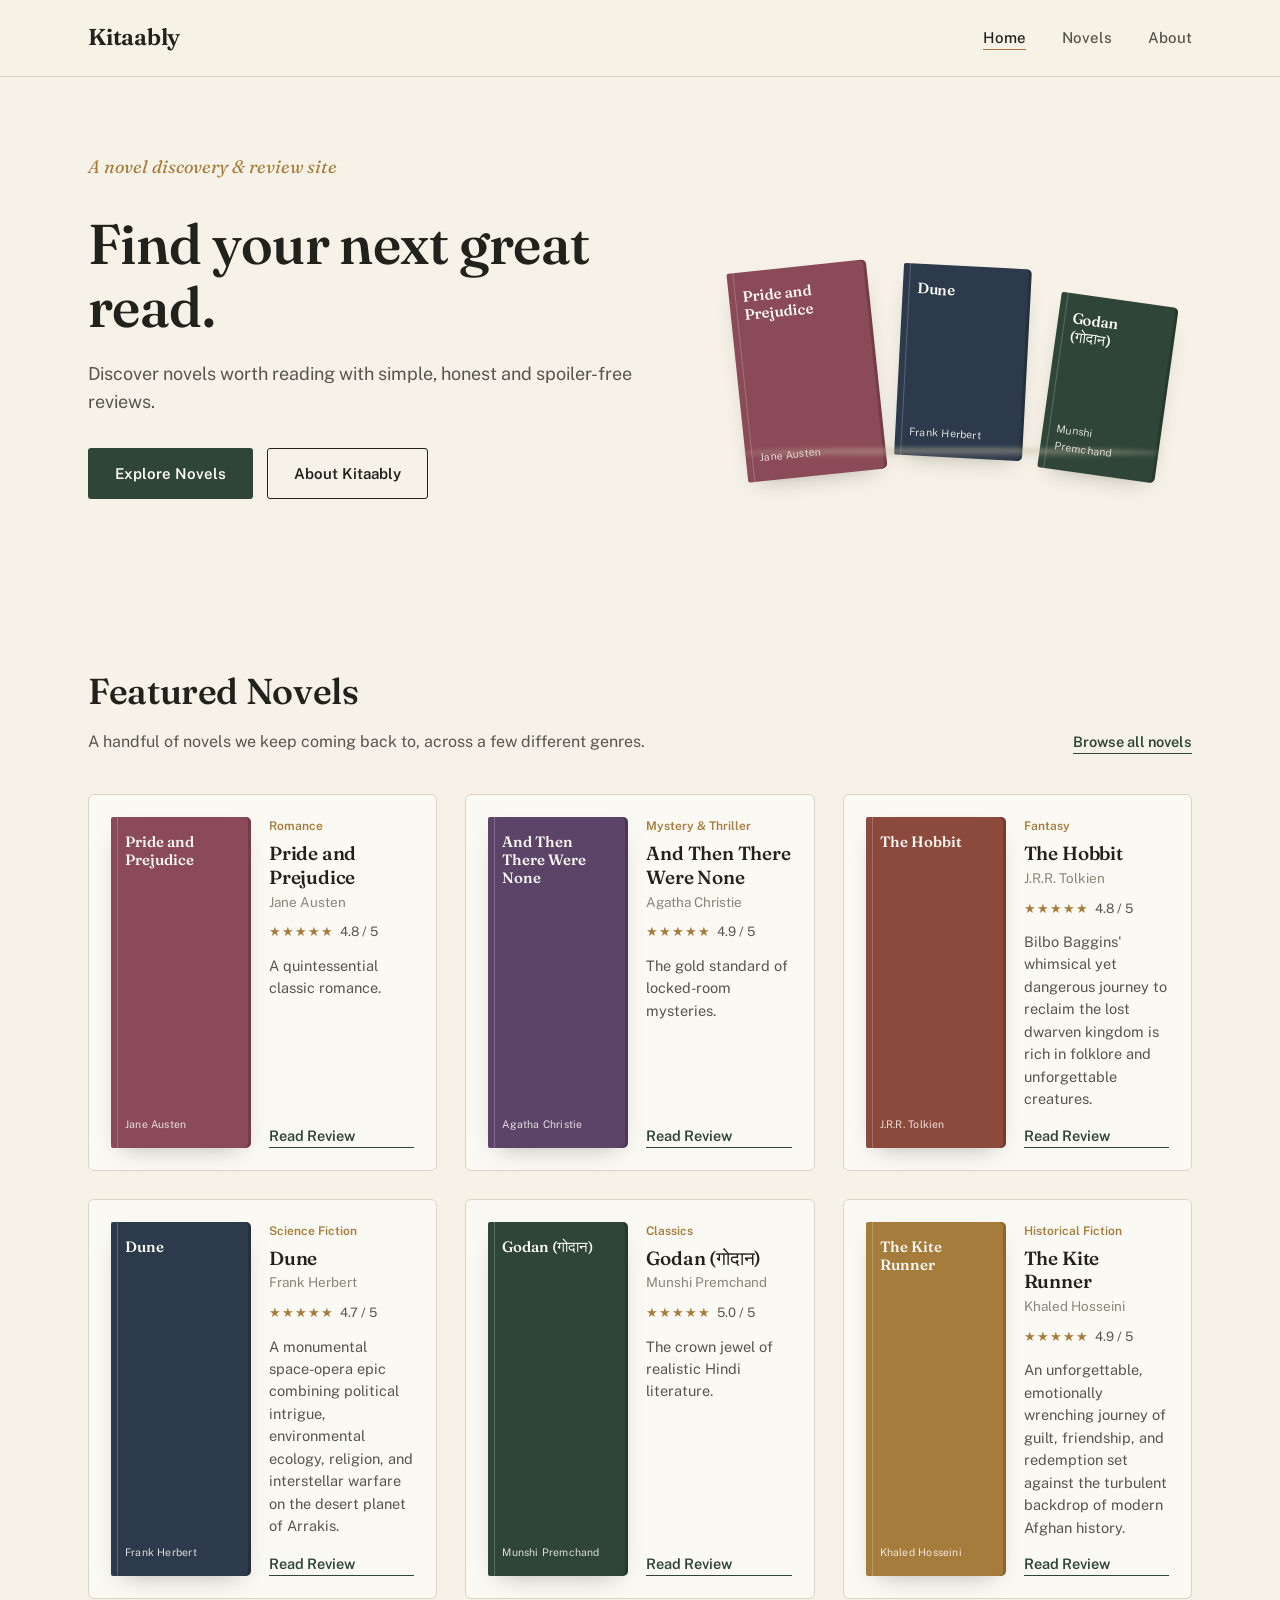
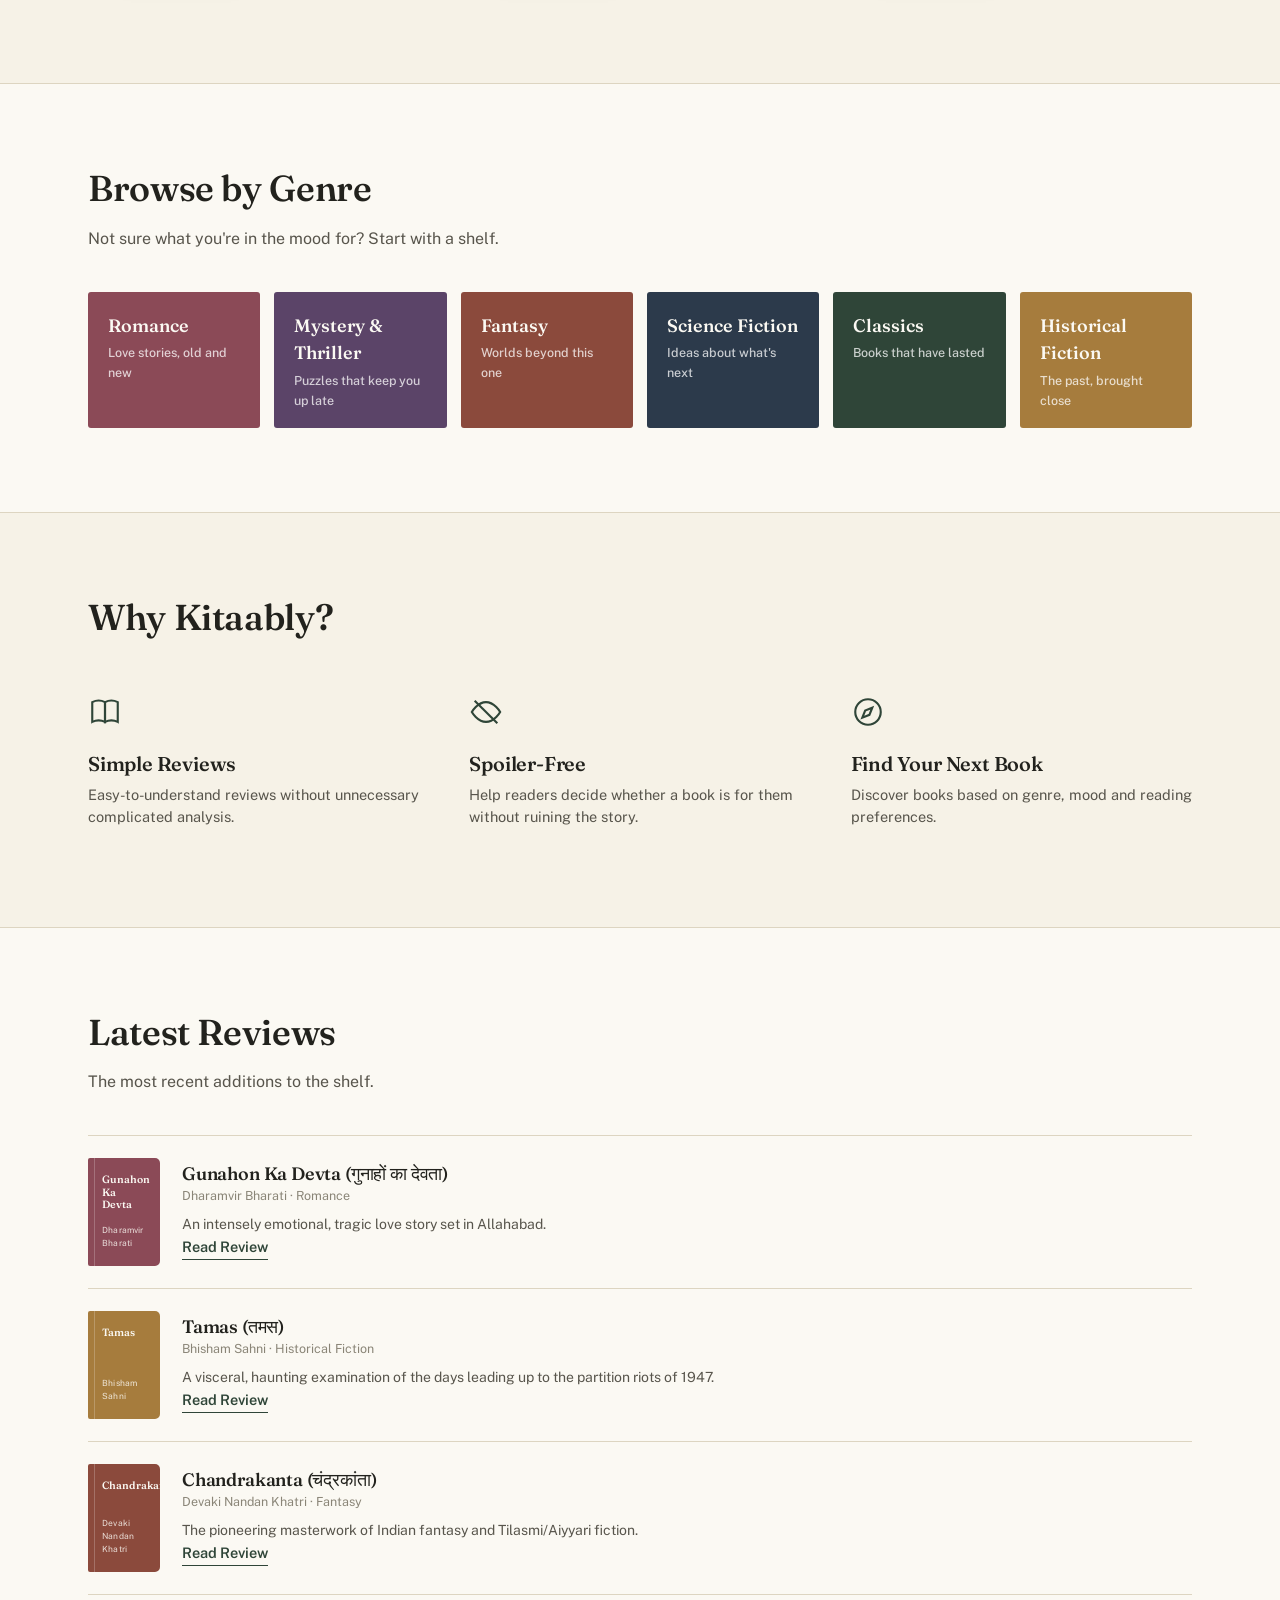
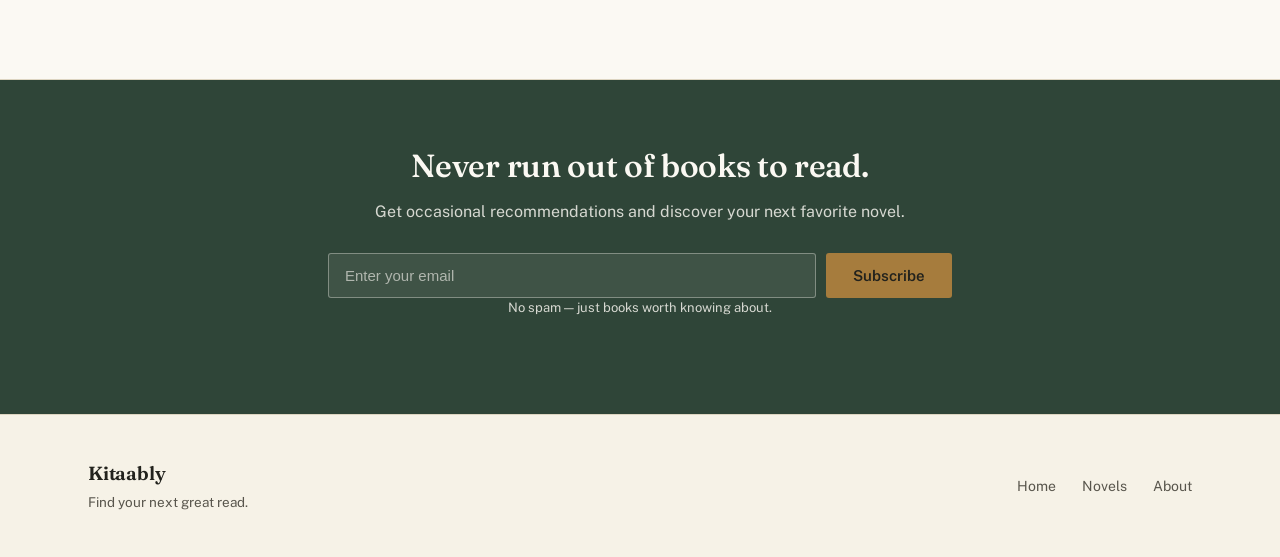
==== commit 70825121: "Add files via upload" ====
--- a/index.html
+++ b/index.html
@@ -69,7 +69,7 @@
 
         <div class="card-grid">
 
-          <article class="book-card">
+          <a class="book-card" href="book.html?id=pride-prejudice" aria-label="View details for Pride and Prejudice by Jane Austen">
             <div class="cover cover--romance" role="img" aria-label="Book cover for Pride and Prejudice by Jane Austen">
               <span class="cover__title">Pride and Prejudice</span>
               <span class="cover__author">Jane Austen</span>
@@ -80,12 +80,11 @@
               <p class="book-card__author">Jane Austen</p>
               <p class="rating"><span class="rating__stars" aria-hidden="true">★★★★★</span> 4.8 / 5</p>
               <p class="book-card__desc">A quintessential classic romance.</p>
-              <p class="book-card__review" data-review-panel>A quintessential classic romance. Austen delivers sharp wit and social commentary through the evolving dynamic and misunderstandings between the spirited Elizabeth Bennet and the proud Mr. Darcy.</p>
-              <button class="btn btn--text" data-review-toggle type="button">Read Review</button>
-            </div>
-          </article>
-
-          <article class="book-card">
+              <span class="btn btn--text" aria-hidden="true">Read Review</span>
+            </div>
+          </a>
+
+          <a class="book-card" href="book.html?id=and-then-there-were-none" aria-label="View details for And Then There Were None by Agatha Christie">
             <div class="cover cover--thriller" role="img" aria-label="Book cover for And Then There Were None by Agatha Christie">
               <span class="cover__title">And Then There Were None</span>
               <span class="cover__author">Agatha Christie</span>
@@ -96,12 +95,11 @@
               <p class="book-card__author">Agatha Christie</p>
               <p class="rating"><span class="rating__stars" aria-hidden="true">★★★★★</span> 4.9 / 5</p>
               <p class="book-card__desc">The gold standard of locked-room mysteries.</p>
-              <p class="book-card__review" data-review-panel>The gold standard of locked-room mysteries. Ten strangers trapped on an isolated island are eliminated one by one according to a nursery rhyme in an impeccably paced puzzle.</p>
-              <button class="btn btn--text" data-review-toggle type="button">Read Review</button>
-            </div>
-          </article>
-
-          <article class="book-card">
+              <span class="btn btn--text" aria-hidden="true">Read Review</span>
+            </div>
+          </a>
+
+          <a class="book-card" href="book.html?id=hobbit" aria-label="View details for The Hobbit by J.R.R. Tolkien">
             <div class="cover cover--fantasy" role="img" aria-label="Book cover for The Hobbit by J.R.R. Tolkien">
               <span class="cover__title">The Hobbit</span>
               <span class="cover__author">J.R.R. Tolkien</span>
@@ -112,12 +110,11 @@
               <p class="book-card__author">J.R.R. Tolkien</p>
               <p class="rating"><span class="rating__stars" aria-hidden="true">★★★★★</span> 4.8 / 5</p>
               <p class="book-card__desc">Bilbo Baggins' whimsical yet dangerous journey to reclaim the lost dwarven kingdom is rich in folklore and unforgettable creatures.</p>
-              <p class="book-card__review" data-review-panel>Bilbo Baggins' whimsical yet dangerous journey to reclaim the lost dwarven kingdom is rich in folklore, unforgettable creatures, and quintessential high-fantasy adventure.</p>
-              <button class="btn btn--text" data-review-toggle type="button">Read Review</button>
-            </div>
-          </article>
-
-          <article class="book-card">
+              <span class="btn btn--text" aria-hidden="true">Read Review</span>
+            </div>
+          </a>
+
+          <a class="book-card" href="book.html?id=dune" aria-label="View details for Dune by Frank Herbert">
             <div class="cover cover--dystopian" role="img" aria-label="Book cover for Dune by Frank Herbert">
               <span class="cover__title">Dune</span>
               <span class="cover__author">Frank Herbert</span>
@@ -128,12 +125,11 @@
               <p class="book-card__author">Frank Herbert</p>
               <p class="rating"><span class="rating__stars" aria-hidden="true">★★★★★</span> 4.7 / 5</p>
               <p class="book-card__desc">A monumental space-opera epic combining political intrigue, environmental ecology, religion, and interstellar warfare on the desert planet of Arrakis.</p>
-              <p class="book-card__review" data-review-panel>A monumental space-opera epic combining political intrigue, environmental ecology, religion, and interstellar warfare on the desert planet of Arrakis.</p>
-              <button class="btn btn--text" data-review-toggle type="button">Read Review</button>
-            </div>
-          </article>
-
-          <article class="book-card">
+              <span class="btn btn--text" aria-hidden="true">Read Review</span>
+            </div>
+          </a>
+
+          <a class="book-card" href="book.html?id=godan" aria-label="View details for Godan by Munshi Premchand">
             <div class="cover cover--classic" role="img" aria-label="Book cover for Godan by Munshi Premchand">
               <span class="cover__title">Godan (गोदान)</span>
               <span class="cover__author">Munshi Premchand</span>
@@ -144,12 +140,11 @@
               <p class="book-card__author">Munshi Premchand</p>
               <p class="rating"><span class="rating__stars" aria-hidden="true">★★★★★</span> 5.0 / 5</p>
               <p class="book-card__desc">The crown jewel of realistic Hindi literature.</p>
-              <p class="book-card__review" data-review-panel>The crown jewel of realistic Hindi literature. A deeply poignant critique of peasant exploitation, debt cycles, and societal hypocrisy centered around the farmer Hori.</p>
-              <button class="btn btn--text" data-review-toggle type="button">Read Review</button>
-            </div>
-          </article>
-
-          <article class="book-card">
+              <span class="btn btn--text" aria-hidden="true">Read Review</span>
+            </div>
+          </a>
+
+          <a class="book-card" href="book.html?id=kite-runner" aria-label="View details for The Kite Runner by Khaled Hosseini">
             <div class="cover cover--historical" role="img" aria-label="Book cover for The Kite Runner by Khaled Hosseini">
               <span class="cover__title">The Kite Runner</span>
               <span class="cover__author">Khaled Hosseini</span>
@@ -160,10 +155,9 @@
               <p class="book-card__author">Khaled Hosseini</p>
               <p class="rating"><span class="rating__stars" aria-hidden="true">★★★★★</span> 4.9 / 5</p>
               <p class="book-card__desc">An unforgettable, emotionally wrenching journey of guilt, friendship, and redemption set against the turbulent backdrop of modern Afghan history.</p>
-              <p class="book-card__review" data-review-panel>An unforgettable, emotionally wrenching journey of guilt, friendship, and redemption set against the turbulent backdrop of modern Afghan history.</p>
-              <button class="btn btn--text" data-review-toggle type="button">Read Review</button>
-            </div>
-          </article>
+              <span class="btn btn--text" aria-hidden="true">Read Review</span>
+            </div>
+          </a>
 
         </div>
       </div>
@@ -228,7 +222,7 @@
         </div>
         <div class="latest-list">
 
-          <div class="latest-item">
+          <a class="latest-item" href="book.html?id=gunahon-ka-devta" aria-label="View details for Gunahon Ka Devta by Dharamvir Bharati">
             <div class="cover cover--romance" role="img" aria-label="Book cover for Gunahon Ka Devta by Dharamvir Bharati">
               <span class="cover__title">Gunahon Ka Devta</span>
               <span class="cover__author">Dharamvir Bharati</span>
@@ -237,12 +231,11 @@
               <h3 class="latest-item__title">Gunahon Ka Devta (गुनाहों का देवता)</h3>
               <p class="latest-item__meta">Dharamvir Bharati · Romance</p>
               <p class="latest-item__desc">An intensely emotional, tragic love story set in Allahabad.</p>
-              <p class="book-card__review" data-review-panel>An intensely emotional, tragic love story set in Allahabad. It explores the painful boundaries of sacrifice, caste morality, and platonic ideals between Chander and Sudha.</p>
-              <button class="btn btn--text" data-review-toggle type="button">Read Review</button>
-            </div>
-          </div>
-
-          <div class="latest-item">
+              <span class="btn btn--text" aria-hidden="true">Read Review</span>
+            </div>
+          </a>
+
+          <a class="latest-item" href="book.html?id=tamas" aria-label="View details for Tamas by Bhisham Sahni">
             <div class="cover cover--historical" role="img" aria-label="Book cover for Tamas by Bhisham Sahni">
               <span class="cover__title">Tamas</span>
               <span class="cover__author">Bhisham Sahni</span>
@@ -251,12 +244,11 @@
               <h3 class="latest-item__title">Tamas (तमस)</h3>
               <p class="latest-item__meta">Bhisham Sahni · Historical Fiction</p>
               <p class="latest-item__desc">A visceral, haunting examination of the days leading up to the partition riots of 1947.</p>
-              <p class="book-card__review" data-review-panel>A visceral, haunting examination of the days leading up to the partition riots of 1947. Raw, intensely truthful, and vital historical storytelling.</p>
-              <button class="btn btn--text" data-review-toggle type="button">Read Review</button>
-            </div>
-          </div>
-
-          <div class="latest-item">
+              <span class="btn btn--text" aria-hidden="true">Read Review</span>
+            </div>
+          </a>
+
+          <a class="latest-item" href="book.html?id=chandrakanta" aria-label="View details for Chandrakanta by Devaki Nandan Khatri">
             <div class="cover cover--fantasy" role="img" aria-label="Book cover for Chandrakanta by Devaki Nandan Khatri">
               <span class="cover__title">Chandrakanta</span>
               <span class="cover__author">Devaki Nandan Khatri</span>
@@ -265,10 +257,9 @@
               <h3 class="latest-item__title">Chandrakanta (चंद्रकांता)</h3>
               <p class="latest-item__meta">Devaki Nandan Khatri · Fantasy</p>
               <p class="latest-item__desc">The pioneering masterwork of Indian fantasy and Tilasmi/Aiyyari fiction.</p>
-              <p class="book-card__review" data-review-panel>The pioneering masterwork of Indian fantasy and Tilasmi/Aiyyari fiction. Filled with subterranean mazes, shapeshifting tricksters, and court rivalries that captivated generations of readers.</p>
-              <button class="btn btn--text" data-review-toggle type="button">Read Review</button>
-            </div>
-          </div>
+              <span class="btn btn--text" aria-hidden="true">Read Review</span>
+            </div>
+          </a>
 
         </div>
       </div>
--- a/style.css
+++ b/style.css
@@ -312,6 +312,13 @@
   padding: 22px;
   display: flex;
   gap: 18px;
+  text-decoration: none;
+  color: inherit;
+  transition: border-color 0.15s ease, box-shadow 0.15s ease;
+}
+.book-card:hover {
+  border-color: var(--brass);
+  box-shadow: 0 6px 18px -12px rgba(34, 34, 29, 0.35);
 }
 .book-card__body { display: flex; flex-direction: column; min-width: 0; flex: 1; }
 .book-card__genre {
@@ -394,7 +401,11 @@
   align-items: center;
   padding: 22px 0;
   border-top: 1px solid var(--line);
-}
+  text-decoration: none;
+  color: inherit;
+  transition: background-color 0.15s ease;
+}
+.latest-item:hover { background-color: var(--paper); }
 .latest-item:last-child { border-bottom: 1px solid var(--line); }
 .latest-item .cover { width: 72px; box-shadow: none; }
 .latest-item .cover .cover__title { font-size: 10.5px; }
@@ -555,6 +566,67 @@
   padding: 76px 0;
 }
 .cta-band h2 { font-size: clamp(26px, 3.4vw, 34px); margin-bottom: 24px; }
+
+/* ---------- book detail page ---------- */
+.book-detail-back {
+  display: inline-flex;
+  align-items: center;
+  gap: 6px;
+  font-size: 14px;
+  font-weight: 600;
+  color: var(--ink-soft);
+  text-decoration: none;
+  margin: 32px 0 0;
+}
+.book-detail-back:hover { color: var(--ink); }
+
+.book-detail {
+  display: flex;
+  gap: 48px;
+  padding: 32px 0 40px;
+}
+.book-detail__cover-col { flex: 0 0 auto; }
+.cover--large { width: 220px; }
+.cover--large .cover__title { font-size: 20px; }
+.cover--large .cover__author { font-size: 12.5px; }
+
+.book-detail__info { flex: 1 1 420px; min-width: 0; max-width: 640px; }
+.book-detail__genre {
+  font-size: 13px;
+  font-weight: 600;
+  color: var(--brass);
+  margin-bottom: 8px;
+}
+.book-detail__title { font-size: clamp(28px, 3.6vw, 38px); margin-bottom: 4px; }
+.book-detail__author { font-size: 16px; color: var(--ink-faint); margin-bottom: 18px; }
+
+.book-detail__meta {
+  display: grid;
+  grid-template-columns: repeat(auto-fit, minmax(140px, 1fr));
+  gap: 0;
+  margin: 0 0 28px;
+  border-top: 1px solid var(--line);
+}
+.book-detail__meta div {
+  padding: 12px 0;
+  border-bottom: 1px solid var(--line);
+}
+.book-detail__meta dt {
+  font-size: 11.5px;
+  font-weight: 600;
+  letter-spacing: 0.03em;
+  text-transform: uppercase;
+  color: var(--ink-faint);
+  margin-bottom: 3px;
+}
+.book-detail__meta dd { margin: 0; font-size: 15px; color: var(--ink); }
+
+.book-detail__section { margin-bottom: 28px; }
+.book-detail__section h2 { font-size: 20px; margin-bottom: 10px; }
+.book-detail__section p { font-size: 15.5px; max-width: 60ch; }
+
+.book-detail__not-found { padding: 60px 0; text-align: center; }
+.book-detail__not-found h1 { font-size: 28px; margin-bottom: 12px; }
 
 /* ---------- responsive ---------- */
 @media (max-width: 860px) {
@@ -583,6 +655,8 @@
   .book-card .cover { width: 96px; }
 
   .latest-item { align-items: flex-start; }
+
+  .book-detail { flex-direction: column; gap: 24px; }
 }
 
 @media (max-width: 560px) {
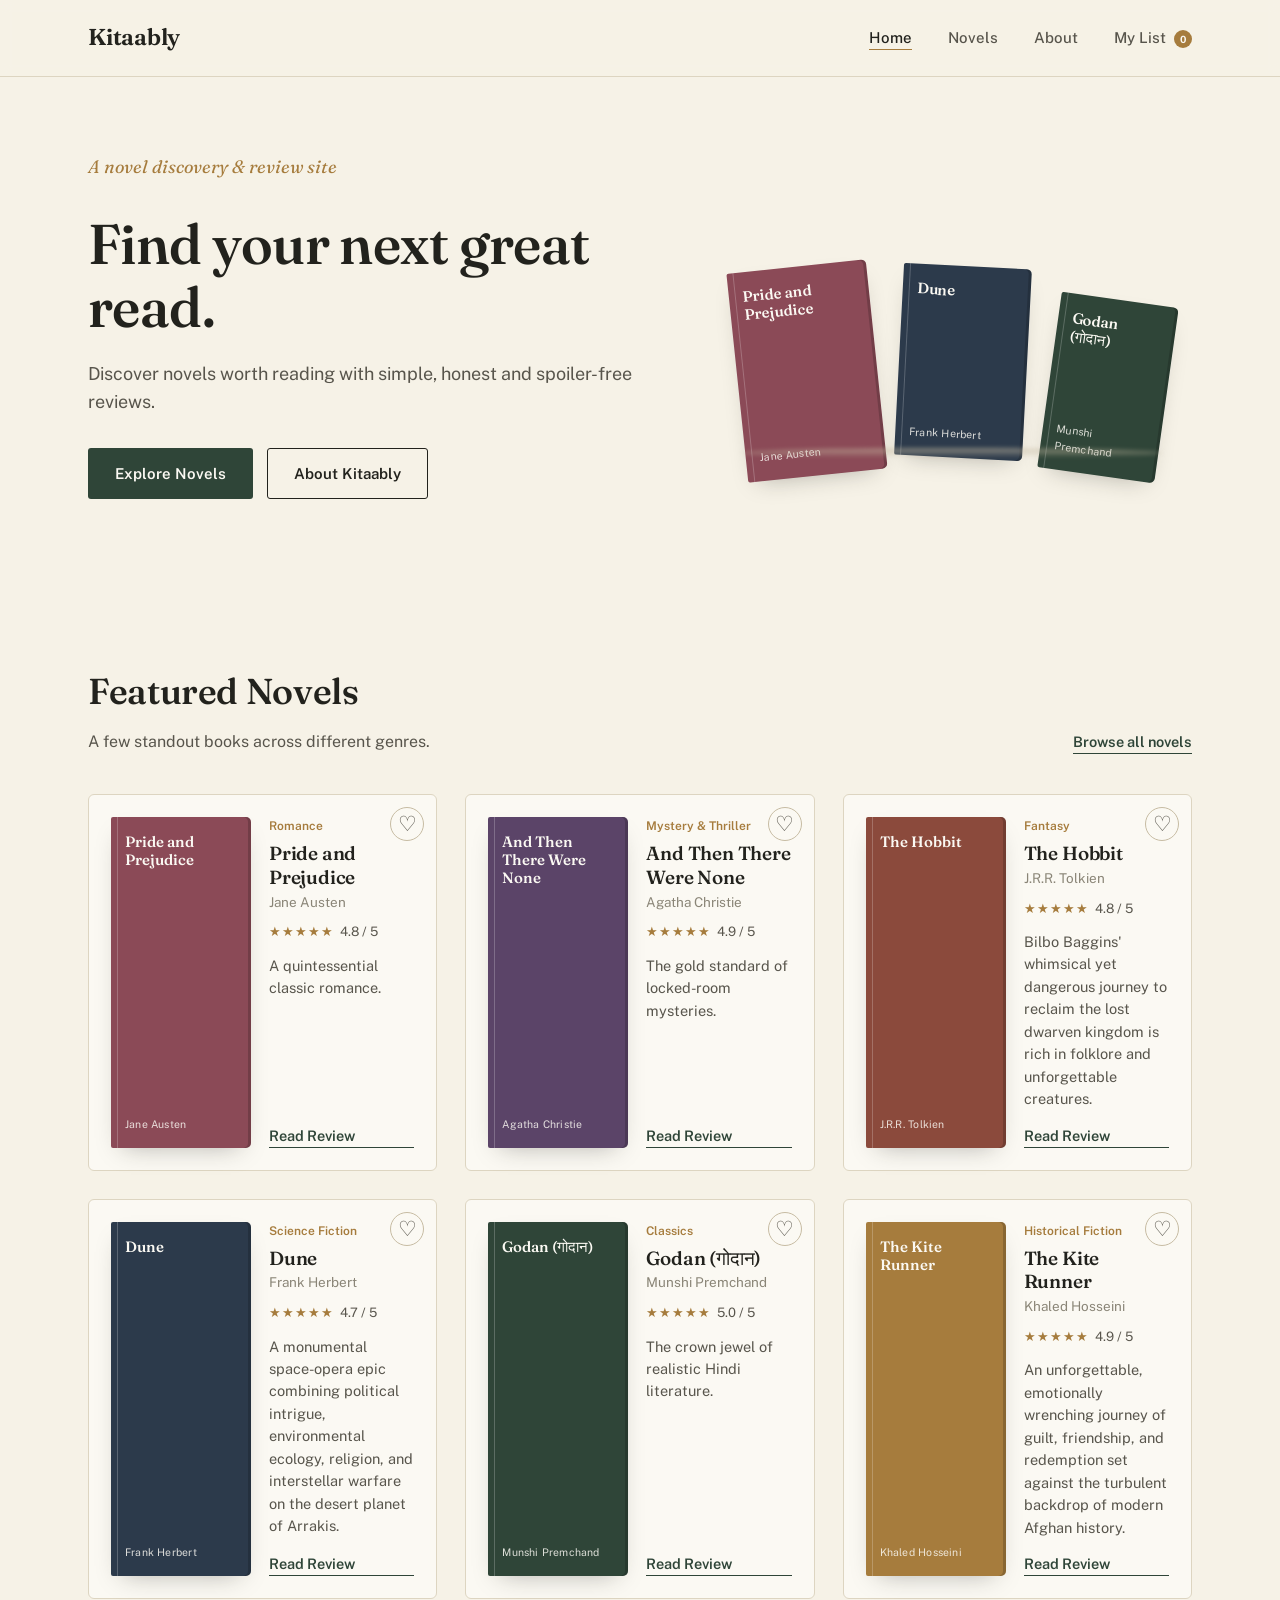
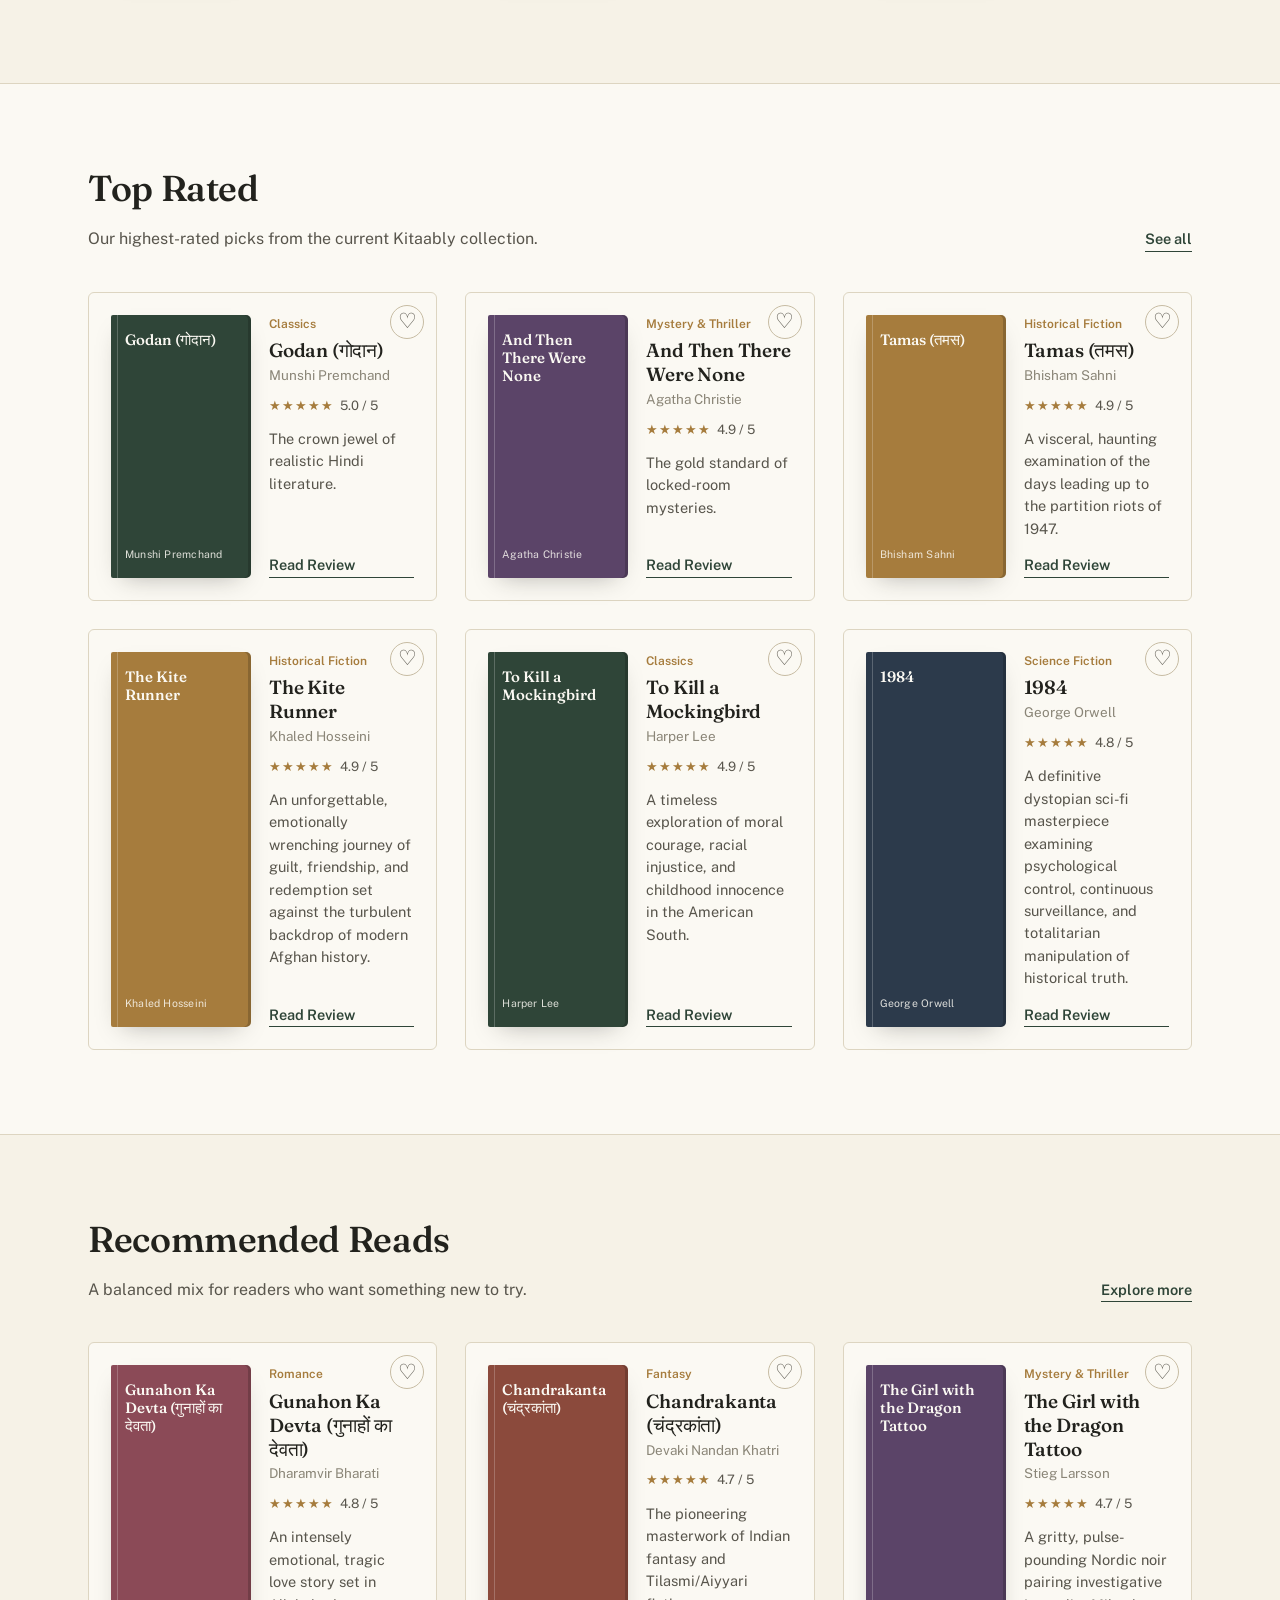
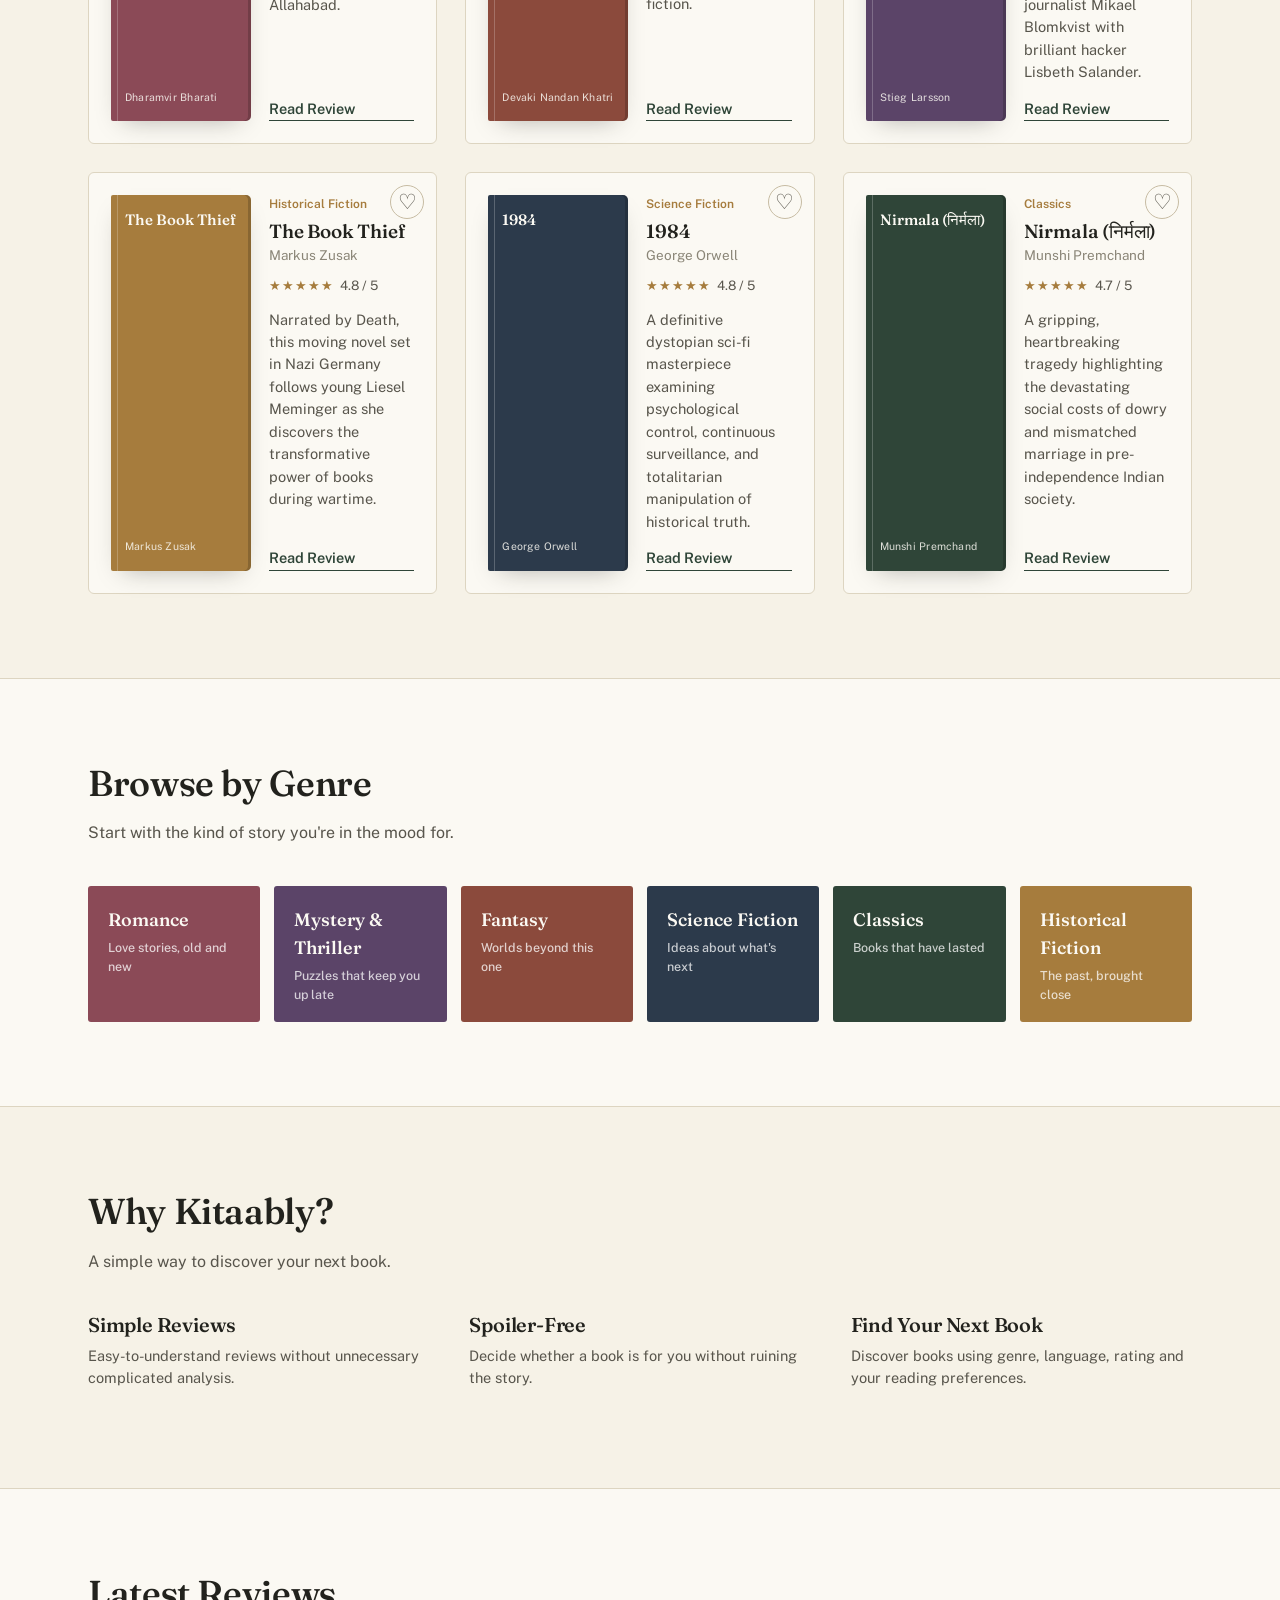
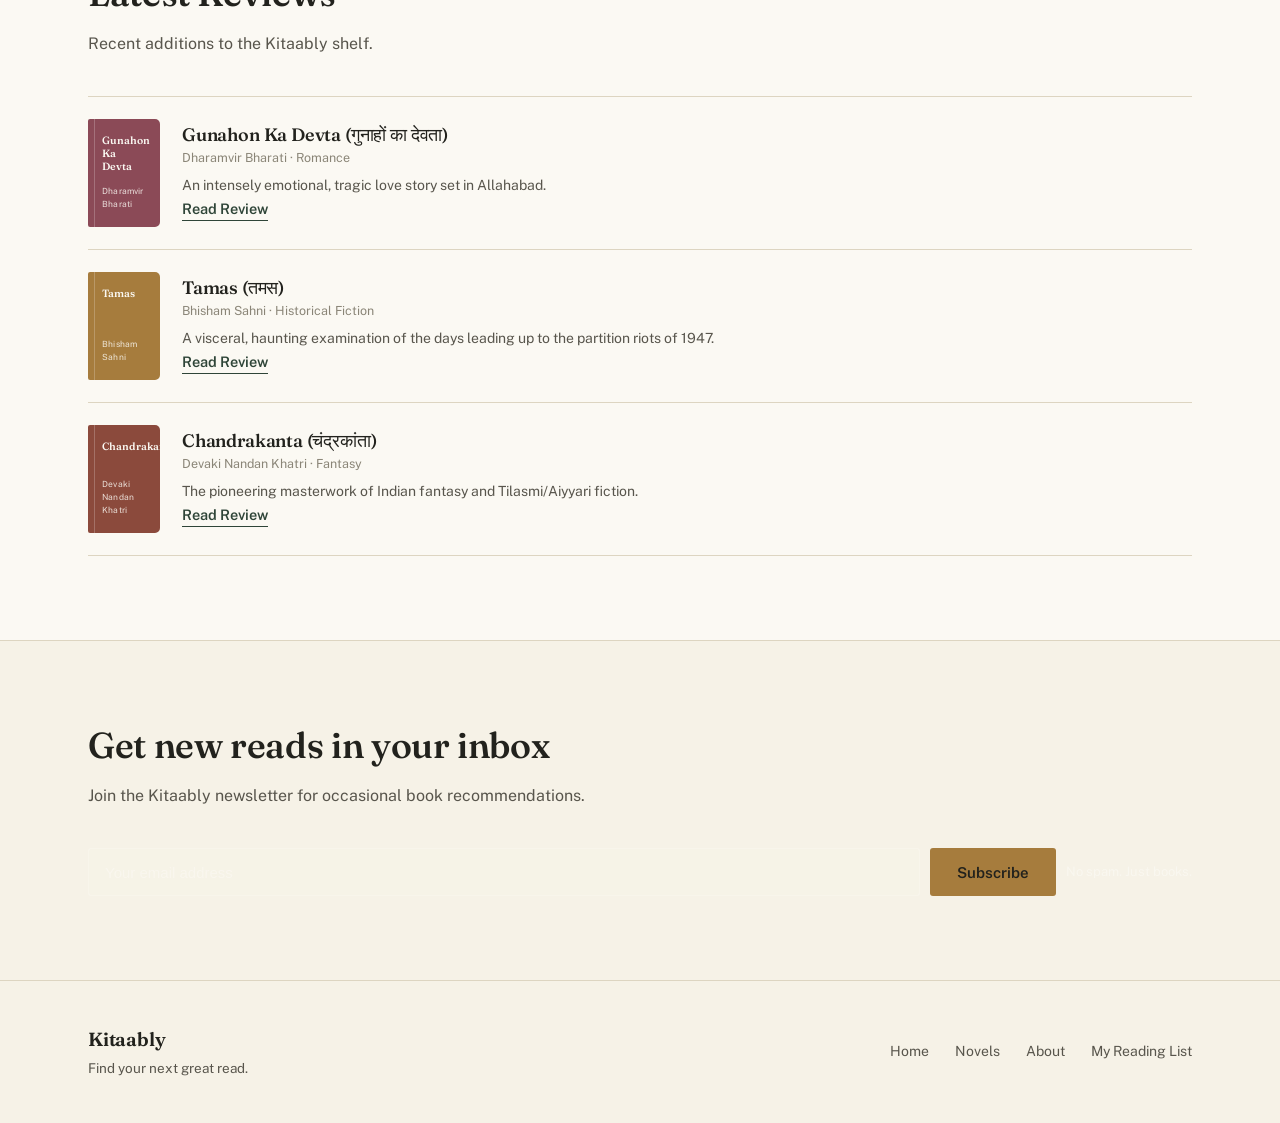
==== commit d23fbbca: "Upgrade homepage with top rated and recommendations" ====
--- a/index.html
+++ b/index.html
@@ -1,299 +1,114 @@
 <!doctype html>
 <html lang="en">
 <head>
-  <meta charset="UTF-8" />
-  <meta name="viewport" content="width=device-width, initial-scale=1.0" />
+  <meta charset="UTF-8">
+  <meta name="viewport" content="width=device-width, initial-scale=1.0">
   <title>Kitaably — Find Your Next Great Read</title>
-  <meta name="description" content="Kitaably helps you discover novels worth reading, with simple, honest and spoiler-free reviews across fiction, mystery, classics and more." />
-  <link rel="preconnect" href="https://fonts.googleapis.com" />
-  <link rel="preconnect" href="https://fonts.gstatic.com" crossorigin />
-  <link href="https://fonts.googleapis.com/css2?family=Fraunces:ital,opsz,wght@0,9..144,400;0,9..144,560;0,9..144,620;1,9..144,500&family=Public+Sans:wght@400;500;600;700&display=swap" rel="stylesheet" />
-  <link rel="stylesheet" href="style.css" />
+  <meta name="description" content="Kitaably helps you discover novels worth reading with simple, honest and spoiler-free reviews.">
+  <link rel="preconnect" href="https://fonts.googleapis.com">
+  <link rel="preconnect" href="https://fonts.gstatic.com" crossorigin>
+  <link href="https://fonts.googleapis.com/css2?family=Fraunces:ital,opsz,wght@0,9..144,400;0,9..144,560;0,9..144,620;1,9..144,500&family=Public+Sans:wght@400;500;600;700&display=swap" rel="stylesheet">
+  <link rel="stylesheet" href="style.css">
 </head>
 <body>
+<header class="site-header"><div class="container">
+  <a href="index.html" class="logo">Kitaably</a>
+  <nav aria-label="Main navigation"><ul class="nav-menu">
+    <li><a href="index.html" aria-current="page">Home</a></li>
+    <li><a href="novels.html">Novels</a></li>
+    <li><a href="about.html">About</a></li>
+  </ul></nav>
+  <button class="nav-toggle" aria-label="Toggle menu" aria-expanded="false"><span></span></button>
+</div></header>
 
-  <header class="site-header">
-    <div class="container">
-      <a href="index.html" class="logo">Kitaably</a>
-      <nav aria-label="Main navigation">
-        <ul class="nav-menu">
-          <li><a href="index.html" aria-current="page">Home</a></li>
-          <li><a href="novels.html">Novels</a></li>
-          <li><a href="about.html">About</a></li>
-        </ul>
-      </nav>
-      <button class="nav-toggle" aria-label="Toggle menu" aria-expanded="false"><span></span></button>
+<main>
+  <section class="hero"><div class="container">
+    <div class="hero__content">
+      <p class="hero__eyebrow">A novel discovery &amp; review site</p>
+      <h1>Find your next great read.</h1>
+      <p>Discover novels worth reading with simple, honest and spoiler-free reviews.</p>
+      <div class="hero__actions">
+        <a href="novels.html" class="btn btn--primary">Explore Novels</a>
+        <a href="about.html" class="btn btn--ghost">About Kitaably</a>
+      </div>
     </div>
-  </header>
+    <div class="hero__shelf" aria-hidden="true">
+      <div class="cover cover--romance"><span class="cover__title">Pride and Prejudice</span><span class="cover__author">Jane Austen</span></div>
+      <div class="cover cover--dystopian"><span class="cover__title">Dune</span><span class="cover__author">Frank Herbert</span></div>
+      <div class="cover cover--classic"><span class="cover__title">Godan (गोदान)</span><span class="cover__author">Munshi Premchand</span></div>
+    </div>
+  </div></section>
 
-  <main>
-    <!-- Hero -->
-    <section class="hero">
-      <div class="container">
-        <div class="hero__content">
-          <p class="hero__eyebrow">A novel discovery &amp; review site</p>
-          <h1>Find your next great read.</h1>
-          <p>Discover novels worth reading with simple, honest and spoiler-free reviews.</p>
-          <div class="hero__actions">
-            <a href="novels.html" class="btn btn--primary">Explore Novels</a>
-            <a href="about.html" class="btn btn--ghost">About Kitaably</a>
-          </div>
-        </div>
-        <div class="hero__shelf" aria-hidden="true">
-          <div class="cover cover--romance">
-            <span class="cover__title">Pride and Prejudice</span>
-            <span class="cover__author">Jane Austen</span>
-          </div>
-          <div class="cover cover--dystopian">
-            <span class="cover__title">Dune</span>
-            <span class="cover__author">Frank Herbert</span>
-          </div>
-          <div class="cover cover--classic">
-            <span class="cover__title">Godan (गोदान)</span>
-            <span class="cover__author">Munshi Premchand</span>
-          </div>
-        </div>
-      </div>
-    </section>
+  <section class="section" id="featured"><div class="container">
+    <div class="section__head"><div><h2>Featured Novels</h2><p>A few standout books across different genres.</p></div><a href="novels.html" class="btn btn--text">Browse all novels</a></div>
+    <div class="card-grid" id="featured-grid"></div>
+  </div></section>
 
-    <!-- Featured Novels -->
-    <section class="section" id="featured">
-      <div class="container">
-        <div class="section__head">
-          <div>
-            <h2>Featured Novels</h2>
-            <p>A handful of novels we keep coming back to, across a few different genres.</p>
-          </div>
-          <a href="novels.html" class="btn btn--text">Browse all novels</a>
-        </div>
+  <section class="section section--alt"><div class="container">
+    <div class="section__head"><div><h2>Top Rated</h2><p>Our highest-rated picks from the current Kitaably collection.</p></div><a href="novels.html" class="btn btn--text">See all</a></div>
+    <div class="card-grid" id="top-rated-grid"></div>
+  </div></section>
 
-        <div class="card-grid">
+  <section class="section"><div class="container">
+    <div class="section__head"><div><h2>Recommended Reads</h2><p>A balanced mix for readers who want something new to try.</p></div><a href="novels.html" class="btn btn--text">Explore more</a></div>
+    <div class="card-grid" id="recommended-grid"></div>
+  </div></section>
 
-          <a class="book-card" href="book.html?id=pride-prejudice" aria-label="View details for Pride and Prejudice by Jane Austen">
-            <div class="cover cover--romance" role="img" aria-label="Book cover for Pride and Prejudice by Jane Austen">
-              <span class="cover__title">Pride and Prejudice</span>
-              <span class="cover__author">Jane Austen</span>
-            </div>
-            <div class="book-card__body">
-              <p class="book-card__genre">Romance</p>
-              <h3 class="book-card__title">Pride and Prejudice</h3>
-              <p class="book-card__author">Jane Austen</p>
-              <p class="rating"><span class="rating__stars" aria-hidden="true">★★★★★</span> 4.8 / 5</p>
-              <p class="book-card__desc">A quintessential classic romance.</p>
-              <span class="btn btn--text" aria-hidden="true">Read Review</span>
-            </div>
-          </a>
+  <section class="section section--alt"><div class="container">
+    <div class="section__head"><div><h2>Browse by Genre</h2><p>Start with the kind of story you're in the mood for.</p></div></div>
+    <div class="genre-row">
+      <a class="genre-tile" style="background:var(--c-romance)" href="novels.html">Romance<span>Love stories, old and new</span></a>
+      <a class="genre-tile" style="background:var(--c-thriller)" href="novels.html">Mystery &amp; Thriller<span>Puzzles that keep you up late</span></a>
+      <a class="genre-tile" style="background:var(--c-fantasy)" href="novels.html">Fantasy<span>Worlds beyond this one</span></a>
+      <a class="genre-tile" style="background:var(--c-dystopian)" href="novels.html">Science Fiction<span>Ideas about what's next</span></a>
+      <a class="genre-tile" style="background:var(--c-classic)" href="novels.html">Classics<span>Books that have lasted</span></a>
+      <a class="genre-tile" style="background:var(--c-historical)" href="novels.html">Historical Fiction<span>The past, brought close</span></a>
+    </div>
+  </div></section>
 
-          <a class="book-card" href="book.html?id=and-then-there-were-none" aria-label="View details for And Then There Were None by Agatha Christie">
-            <div class="cover cover--thriller" role="img" aria-label="Book cover for And Then There Were None by Agatha Christie">
-              <span class="cover__title">And Then There Were None</span>
-              <span class="cover__author">Agatha Christie</span>
-            </div>
-            <div class="book-card__body">
-              <p class="book-card__genre">Mystery &amp; Thriller</p>
-              <h3 class="book-card__title">And Then There Were None</h3>
-              <p class="book-card__author">Agatha Christie</p>
-              <p class="rating"><span class="rating__stars" aria-hidden="true">★★★★★</span> 4.9 / 5</p>
-              <p class="book-card__desc">The gold standard of locked-room mysteries.</p>
-              <span class="btn btn--text" aria-hidden="true">Read Review</span>
-            </div>
-          </a>
+  <section class="section"><div class="container">
+    <div class="section__head"><div><h2>Why Kitaably?</h2><p>A simple way to discover your next book.</p></div></div>
+    <div class="why-grid">
+      <div class="why-item"><h3>Simple Reviews</h3><p>Easy-to-understand reviews without unnecessary complicated analysis.</p></div>
+      <div class="why-item"><h3>Spoiler-Free</h3><p>Decide whether a book is for you without ruining the story.</p></div>
+      <div class="why-item"><h3>Find Your Next Book</h3><p>Discover books using genre, language, rating and your reading preferences.</p></div>
+    </div>
+  </div></section>
 
-          <a class="book-card" href="book.html?id=hobbit" aria-label="View details for The Hobbit by J.R.R. Tolkien">
-            <div class="cover cover--fantasy" role="img" aria-label="Book cover for The Hobbit by J.R.R. Tolkien">
-              <span class="cover__title">The Hobbit</span>
-              <span class="cover__author">J.R.R. Tolkien</span>
-            </div>
-            <div class="book-card__body">
-              <p class="book-card__genre">Fantasy</p>
-              <h3 class="book-card__title">The Hobbit</h3>
-              <p class="book-card__author">J.R.R. Tolkien</p>
-              <p class="rating"><span class="rating__stars" aria-hidden="true">★★★★★</span> 4.8 / 5</p>
-              <p class="book-card__desc">Bilbo Baggins' whimsical yet dangerous journey to reclaim the lost dwarven kingdom is rich in folklore and unforgettable creatures.</p>
-              <span class="btn btn--text" aria-hidden="true">Read Review</span>
-            </div>
-          </a>
+  <section class="section section--alt"><div class="container">
+    <div class="section__head"><div><h2>Latest Reviews</h2><p>Recent additions to the Kitaably shelf.</p></div></div>
+    <div class="latest-list">
+      <a class="latest-item" href="book.html?id=gunahon-ka-devta"><div class="cover cover--romance"><span class="cover__title">Gunahon Ka Devta</span><span class="cover__author">Dharamvir Bharati</span></div><div class="latest-item__body"><h3 class="latest-item__title">Gunahon Ka Devta (गुनाहों का देवता)</h3><p class="latest-item__meta">Dharamvir Bharati · Romance</p><p class="latest-item__desc">An intensely emotional, tragic love story set in Allahabad.</p><span class="btn btn--text" aria-hidden="true">Read Review</span></div></a>
+      <a class="latest-item" href="book.html?id=tamas"><div class="cover cover--historical"><span class="cover__title">Tamas</span><span class="cover__author">Bhisham Sahni</span></div><div class="latest-item__body"><h3 class="latest-item__title">Tamas (तमस)</h3><p class="latest-item__meta">Bhisham Sahni · Historical Fiction</p><p class="latest-item__desc">A visceral, haunting examination of the days leading up to the partition riots of 1947.</p><span class="btn btn--text" aria-hidden="true">Read Review</span></div></a>
+      <a class="latest-item" href="book.html?id=chandrakanta"><div class="cover cover--fantasy"><span class="cover__title">Chandrakanta</span><span class="cover__author">Devaki Nandan Khatri</span></div><div class="latest-item__body"><h3 class="latest-item__title">Chandrakanta (चंद्रकांता)</h3><p class="latest-item__meta">Devaki Nandan Khatri · Fantasy</p><p class="latest-item__desc">The pioneering masterwork of Indian fantasy and Tilasmi/Aiyyari fiction.</p><span class="btn btn--text" aria-hidden="true">Read Review</span></div></a>
+    </div>
+  </div></section>
 
-          <a class="book-card" href="book.html?id=dune" aria-label="View details for Dune by Frank Herbert">
-            <div class="cover cover--dystopian" role="img" aria-label="Book cover for Dune by Frank Herbert">
-              <span class="cover__title">Dune</span>
-              <span class="cover__author">Frank Herbert</span>
-            </div>
-            <div class="book-card__body">
-              <p class="book-card__genre">Science Fiction</p>
-              <h3 class="book-card__title">Dune</h3>
-              <p class="book-card__author">Frank Herbert</p>
-              <p class="rating"><span class="rating__stars" aria-hidden="true">★★★★★</span> 4.7 / 5</p>
-              <p class="book-card__desc">A monumental space-opera epic combining political intrigue, environmental ecology, religion, and interstellar warfare on the desert planet of Arrakis.</p>
-              <span class="btn btn--text" aria-hidden="true">Read Review</span>
-            </div>
-          </a>
+  <section class="section"><div class="container">
+    <div class="section__head"><div><h2>Get new reads in your inbox</h2><p>Join the Kitaably newsletter for occasional book recommendations.</p></div></div>
+    <form class="newsletter-form"><input type="email" placeholder="Your email address" aria-label="Your email address" required><button class="btn btn--primary" type="submit">Subscribe</button><p class="newsletter-note">No spam. Just books.</p></form>
+  </div></section>
+</main>
 
-          <a class="book-card" href="book.html?id=godan" aria-label="View details for Godan by Munshi Premchand">
-            <div class="cover cover--classic" role="img" aria-label="Book cover for Godan by Munshi Premchand">
-              <span class="cover__title">Godan (गोदान)</span>
-              <span class="cover__author">Munshi Premchand</span>
-            </div>
-            <div class="book-card__body">
-              <p class="book-card__genre">Classics</p>
-              <h3 class="book-card__title">Godan (गोदान)</h3>
-              <p class="book-card__author">Munshi Premchand</p>
-              <p class="rating"><span class="rating__stars" aria-hidden="true">★★★★★</span> 5.0 / 5</p>
-              <p class="book-card__desc">The crown jewel of realistic Hindi literature.</p>
-              <span class="btn btn--text" aria-hidden="true">Read Review</span>
-            </div>
-          </a>
+<footer class="site-footer"><div class="container">
+  <div><a href="index.html" class="logo">Kitaably</a><p>Find your next great read.</p></div>
+  <ul class="footer-links"><li><a href="index.html">Home</a></li><li><a href="novels.html">Novels</a></li><li><a href="about.html">About</a></li></ul>
+</div></footer>
 
-          <a class="book-card" href="book.html?id=kite-runner" aria-label="View details for The Kite Runner by Khaled Hosseini">
-            <div class="cover cover--historical" role="img" aria-label="Book cover for The Kite Runner by Khaled Hosseini">
-              <span class="cover__title">The Kite Runner</span>
-              <span class="cover__author">Khaled Hosseini</span>
-            </div>
-            <div class="book-card__body">
-              <p class="book-card__genre">Historical Fiction</p>
-              <h3 class="book-card__title">The Kite Runner</h3>
-              <p class="book-card__author">Khaled Hosseini</p>
-              <p class="rating"><span class="rating__stars" aria-hidden="true">★★★★★</span> 4.9 / 5</p>
-              <p class="book-card__desc">An unforgettable, emotionally wrenching journey of guilt, friendship, and redemption set against the turbulent backdrop of modern Afghan history.</p>
-              <span class="btn btn--text" aria-hidden="true">Read Review</span>
-            </div>
-          </a>
-
-        </div>
-      </div>
-    </section>
-
-    <!-- Browse by Genre -->
-    <section class="section section--alt">
-      <div class="container">
-        <div class="section__head">
-          <div>
-            <h2>Browse by Genre</h2>
-            <p>Not sure what you're in the mood for? Start with a shelf.</p>
-          </div>
-        </div>
-        <div class="genre-row">
-          <a class="genre-tile" style="background:var(--c-romance)" href="novels.html">Romance<span>Love stories, old and new</span></a>
-          <a class="genre-tile" style="background:var(--c-thriller)" href="novels.html">Mystery &amp; Thriller<span>Puzzles that keep you up late</span></a>
-          <a class="genre-tile" style="background:var(--c-fantasy)" href="novels.html">Fantasy<span>Worlds beyond this one</span></a>
-          <a class="genre-tile" style="background:var(--c-dystopian)" href="novels.html">Science Fiction<span>Ideas about what's next</span></a>
-          <a class="genre-tile" style="background:var(--c-classic)" href="novels.html">Classics<span>Books that have lasted</span></a>
-          <a class="genre-tile" style="background:var(--c-historical)" href="novels.html">Historical Fiction<span>The past, brought close</span></a>
-        </div>
-      </div>
-    </section>
-
-    <!-- Why Kitaably -->
-    <section class="section">
-      <div class="container">
-        <div class="section__head">
-          <div>
-            <h2>Why Kitaably?</h2>
-          </div>
-        </div>
-        <div class="why-grid">
-          <div class="why-item">
-            <svg viewBox="0 0 24 24" fill="none" stroke="currentColor" stroke-width="1.5" aria-hidden="true"><path d="M3 5c3-1.5 6-1.5 9 0v14c-3-1.5-6-1.5-9 0V5Z"/><path d="M21 5c-3-1.5-6-1.5-9 0v14c3-1.5 6-1.5 9 0V5Z"/></svg>
-            <h3>Simple Reviews</h3>
-            <p>Easy-to-understand reviews without unnecessary complicated analysis.</p>
-          </div>
-          <div class="why-item">
-            <svg viewBox="0 0 24 24" fill="none" stroke="currentColor" stroke-width="1.5" aria-hidden="true"><path d="M2 12s4-7 10-7 10 7 10 7-4 7-10 7-10-7-10-7Z"/><path d="M4 4l16 16"/></svg>
-            <h3>Spoiler-Free</h3>
-            <p>Help readers decide whether a book is for them without ruining the story.</p>
-          </div>
-          <div class="why-item">
-            <svg viewBox="0 0 24 24" fill="none" stroke="currentColor" stroke-width="1.5" aria-hidden="true"><circle cx="12" cy="12" r="9"/><path d="M15 9l-2 5-5 2 2-5 5-2Z"/></svg>
-            <h3>Find Your Next Book</h3>
-            <p>Discover books based on genre, mood and reading preferences.</p>
-          </div>
-        </div>
-      </div>
-    </section>
-
-    <!-- Latest Reviews -->
-    <section class="section section--alt">
-      <div class="container">
-        <div class="section__head">
-          <div>
-            <h2>Latest Reviews</h2>
-            <p>The most recent additions to the shelf.</p>
-          </div>
-        </div>
-        <div class="latest-list">
-
-          <a class="latest-item" href="book.html?id=gunahon-ka-devta" aria-label="View details for Gunahon Ka Devta by Dharamvir Bharati">
-            <div class="cover cover--romance" role="img" aria-label="Book cover for Gunahon Ka Devta by Dharamvir Bharati">
-              <span class="cover__title">Gunahon Ka Devta</span>
-              <span class="cover__author">Dharamvir Bharati</span>
-            </div>
-            <div class="latest-item__body">
-              <h3 class="latest-item__title">Gunahon Ka Devta (गुनाहों का देवता)</h3>
-              <p class="latest-item__meta">Dharamvir Bharati · Romance</p>
-              <p class="latest-item__desc">An intensely emotional, tragic love story set in Allahabad.</p>
-              <span class="btn btn--text" aria-hidden="true">Read Review</span>
-            </div>
-          </a>
-
-          <a class="latest-item" href="book.html?id=tamas" aria-label="View details for Tamas by Bhisham Sahni">
-            <div class="cover cover--historical" role="img" aria-label="Book cover for Tamas by Bhisham Sahni">
-              <span class="cover__title">Tamas</span>
-              <span class="cover__author">Bhisham Sahni</span>
-            </div>
-            <div class="latest-item__body">
-              <h3 class="latest-item__title">Tamas (तमस)</h3>
-              <p class="latest-item__meta">Bhisham Sahni · Historical Fiction</p>
-              <p class="latest-item__desc">A visceral, haunting examination of the days leading up to the partition riots of 1947.</p>
-              <span class="btn btn--text" aria-hidden="true">Read Review</span>
-            </div>
-          </a>
-
-          <a class="latest-item" href="book.html?id=chandrakanta" aria-label="View details for Chandrakanta by Devaki Nandan Khatri">
-            <div class="cover cover--fantasy" role="img" aria-label="Book cover for Chandrakanta by Devaki Nandan Khatri">
-              <span class="cover__title">Chandrakanta</span>
-              <span class="cover__author">Devaki Nandan Khatri</span>
-            </div>
-            <div class="latest-item__body">
-              <h3 class="latest-item__title">Chandrakanta (चंद्रकांता)</h3>
-              <p class="latest-item__meta">Devaki Nandan Khatri · Fantasy</p>
-              <p class="latest-item__desc">The pioneering masterwork of Indian fantasy and Tilasmi/Aiyyari fiction.</p>
-              <span class="btn btn--text" aria-hidden="true">Read Review</span>
-            </div>
-          </a>
-
-        </div>
-      </div>
-    </section>
-
-    <!-- Newsletter -->
-    <section class="newsletter">
-      <div class="container">
-        <h2>Never run out of books to read.</h2>
-        <p>Get occasional recommendations and discover your next favorite novel.</p>
-        <form class="newsletter-form">
-          <label for="newsletter-email" class="sr-only" style="position:absolute;left:-9999px;">Email address</label>
-          <input type="email" id="newsletter-email" placeholder="Enter your email" required />
-          <button type="submit" class="btn btn--primary">Subscribe</button>
-        </form>
-        <p class="newsletter-note">No spam — just books worth knowing about.</p>
-      </div>
-    </section>
-  </main>
-
-  <footer class="site-footer">
-    <div class="container">
-      <div>
-        <a href="index.html" class="logo">Kitaably</a>
-        <p>Find your next great read.</p>
-      </div>
-      <ul class="footer-links">
-        <li><a href="index.html">Home</a></li>
-        <li><a href="novels.html">Novels</a></li>
-        <li><a href="about.html">About</a></li>
-      </ul>
-    </div>
-  </footer>
-
-  <script src="script.js"></script>
+<script src="script.js"></script>
+<script>
+document.addEventListener("DOMContentLoaded", () => {
+  if (typeof NOVELS === "undefined" || typeof bookCardHTML !== "function") return;
+  const featuredIds = ["pride-prejudice","and-then-there-were-none","hobbit","dune","godan","kite-runner"];
+  const recommendedIds = ["gunahon-ka-devta","chandrakanta","girl-with-dragon-tattoo","book-thief","1984","nirmala"];
+  const byId = (ids) => ids.map(id => NOVELS.find(book => book.id === id)).filter(Boolean);
+  const topRated = [...NOVELS].sort((a,b) => b.rating - a.rating || a.title.localeCompare(b.title)).slice(0,6);
+  const fill = (id, books) => { const el = document.getElementById(id); if (el) el.innerHTML = books.map(bookCardHTML).join(""); };
+  fill("featured-grid", byId(featuredIds));
+  fill("top-rated-grid", topRated);
+  fill("recommended-grid", byId(recommendedIds));
+  decorateBookCards();
+});
+</script>
 </body>
 </html>
--- a/style.css
+++ b/style.css
@@ -5,7 +5,6 @@
    ========================================================================== */
 
 :root {
-  /* base */
   --paper: #F6F2E7;
   --paper-alt: #FBF9F3;
   --ink: #22221D;
@@ -13,13 +12,9 @@
   --ink-faint: #8A8577;
   --line: #DDD5C1;
   --line-strong: #C7BCA3;
-
-  /* primary accents */
   --green: #2F4538;
   --green-deep: #1E2C24;
   --brass: #A67C3D;
-
-  /* genre accent family */
   --c-fiction: #3E6259;
   --c-historical: #A67C3D;
   --c-dystopian: #2C3A4B;
@@ -27,18 +22,15 @@
   --c-classic: #2F4538;
   --c-fantasy: #8B4A3C;
   --c-romance: #8B4A57;
-
   --radius-s: 3px;
   --radius-m: 6px;
   --shadow-cover: 0 10px 24px -12px rgba(34, 34, 29, 0.35);
   --shadow-card: 0 1px 0 rgba(34, 34, 29, 0.06);
-
   --maxw: 1160px;
 }
 
 *, *::before, *::after { box-sizing: border-box; }
 html { scroll-behavior: smooth; }
-
 body {
   margin: 0;
   background: var(--paper);
@@ -48,7 +40,6 @@
   line-height: 1.55;
   -webkit-font-smoothing: antialiased;
 }
-
 h1, h2, h3, h4 {
   font-family: "Fraunces", Georgia, serif;
   font-weight: 560;
@@ -57,29 +48,28 @@
   color: var(--ink);
   letter-spacing: -0.01em;
 }
-
 p { margin: 0 0 1em; color: var(--ink-soft); max-width: 62ch; }
 a { color: inherit; }
 img { max-width: 100%; display: block; }
 button { font-family: inherit; }
-
-.container {
-  max-width: var(--maxw);
-  margin: 0 auto;
-  padding: 0 28px;
-}
-
-:focus-visible {
-  outline: 2px solid var(--brass);
-  outline-offset: 3px;
-}
-
+.container { max-width: var(--maxw); margin: 0 auto; padding: 0 28px; }
+:focus-visible { outline: 2px solid var(--brass); outline-offset: 3px; }
+.sr-only {
+  position: absolute !important;
+  width: 1px !important;
+  height: 1px !important;
+  padding: 0 !important;
+  margin: -1px !important;
+  overflow: hidden !important;
+  clip: rect(0, 0, 0, 0) !important;
+  white-space: nowrap !important;
+  border: 0 !important;
+}
 @media (prefers-reduced-motion: reduce) {
   *, *::before, *::after { animation: none !important; transition: none !important; }
   html { scroll-behavior: auto; }
 }
 
-/* ---------- buttons ---------- */
 .btn {
   display: inline-flex;
   align-items: center;
@@ -93,96 +83,22 @@
   cursor: pointer;
   transition: background-color 0.18s ease, border-color 0.18s ease, color 0.18s ease;
 }
-.btn--primary {
-  background: var(--green);
-  color: var(--paper-alt);
-}
+.btn--primary { background: var(--green); color: var(--paper-alt); }
 .btn--primary:hover { background: var(--green-deep); }
-.btn--ghost {
-  background: transparent;
-  border-color: var(--ink);
-  color: var(--ink);
-}
+.btn--ghost { background: transparent; border-color: var(--ink); color: var(--ink); }
 .btn--ghost:hover { background: var(--ink); color: var(--paper-alt); }
 .btn--small { padding: 9px 16px; font-size: 13.5px; }
-.btn--text {
-  background: none;
-  border: none;
-  padding: 0;
-  color: var(--green);
-  font-weight: 600;
-  font-size: 14.5px;
-  border-bottom: 1px solid var(--green);
-  border-radius: 0;
-}
+.btn--text { background: none; border: none; padding: 0; color: var(--green); font-weight: 600; font-size: 14.5px; border-bottom: 1px solid var(--green); border-radius: 0; }
 .btn--text:hover { color: var(--green-deep); border-color: var(--green-deep); }
 
-/* ---------- header / nav ---------- */
-.site-header {
-  position: sticky;
-  top: 0;
-  z-index: 40;
-  background: rgba(246, 242, 231, 0.92);
-  backdrop-filter: blur(6px);
-  border-bottom: 1px solid var(--line);
-}
-.site-header .container {
-  display: flex;
-  align-items: center;
-  justify-content: space-between;
-  height: 76px;
-}
-.logo {
-  font-family: "Fraunces", Georgia, serif;
-  font-size: 23px;
-  font-weight: 620;
-  text-decoration: none;
-  letter-spacing: -0.01em;
-  color: var(--ink);
-}
-.nav-menu {
-  display: flex;
-  align-items: center;
-  gap: 36px;
-  list-style: none;
-  margin: 0;
-  padding: 0;
-}
-.nav-menu a {
-  text-decoration: none;
-  font-size: 15px;
-  font-weight: 500;
-  color: var(--ink-soft);
-  padding-bottom: 3px;
-  border-bottom: 1px solid transparent;
-  transition: color 0.15s ease, border-color 0.15s ease;
-}
-.nav-menu a:hover,
-.nav-menu a[aria-current="page"] {
-  color: var(--ink);
-  border-color: var(--brass);
-}
-.nav-toggle {
-  display: none;
-  width: 34px;
-  height: 34px;
-  border: none;
-  background: none;
-  cursor: pointer;
-  padding: 0;
-  position: relative;
-}
-.nav-toggle span,
-.nav-toggle span::before,
-.nav-toggle span::after {
-  content: "";
-  position: absolute;
-  left: 6px;
-  right: 6px;
-  height: 2px;
-  background: var(--ink);
-  transition: transform 0.2s ease, opacity 0.2s ease;
-}
+.site-header { position: sticky; top: 0; z-index: 40; background: rgba(246, 242, 231, 0.92); backdrop-filter: blur(6px); border-bottom: 1px solid var(--line); }
+.site-header .container { display: flex; align-items: center; justify-content: space-between; height: 76px; }
+.logo { font-family: "Fraunces", Georgia, serif; font-size: 23px; font-weight: 620; text-decoration: none; letter-spacing: -0.01em; color: var(--ink); }
+.nav-menu { display: flex; align-items: center; gap: 36px; list-style: none; margin: 0; padding: 0; }
+.nav-menu a { text-decoration: none; font-size: 15px; font-weight: 500; color: var(--ink-soft); padding-bottom: 3px; border-bottom: 1px solid transparent; transition: color 0.15s ease, border-color 0.15s ease; }
+.nav-menu a:hover, .nav-menu a[aria-current="page"] { color: var(--ink); border-color: var(--brass); }
+.nav-toggle { display: none; width: 34px; height: 34px; border: none; background: none; cursor: pointer; padding: 0; position: relative; }
+.nav-toggle span, .nav-toggle span::before, .nav-toggle span::after { content: ""; position: absolute; left: 6px; right: 6px; height: 2px; background: var(--ink); transition: transform 0.2s ease, opacity 0.2s ease; }
 .nav-toggle span { top: 16px; }
 .nav-toggle span::before { top: -8px; }
 .nav-toggle span::after { top: 8px; }
@@ -190,221 +106,102 @@
 .nav-toggle[aria-expanded="true"] span::before { transform: translateY(8px) rotate(45deg); }
 .nav-toggle[aria-expanded="true"] span::after { transform: translateY(-8px) rotate(-45deg); }
 
-/* ---------- hero ---------- */
-.hero {
-  padding: 76px 0 88px;
-}
-.hero .container {
-  display: flex;
+.nav-list-count {
+  display: inline-flex;
+  min-width: 18px;
+  height: 18px;
+  padding: 0 5px;
   align-items: center;
-  gap: 64px;
-}
+  justify-content: center;
+  margin-left: 4px;
+  border-radius: 999px;
+  background: var(--brass);
+  color: var(--paper-alt);
+  font-size: 10px;
+  font-weight: 700;
+  line-height: 1;
+  vertical-align: middle;
+}
+
+.hero { padding: 76px 0 88px; }
+.hero .container { display: flex; align-items: center; gap: 64px; }
 .hero__content { flex: 1 1 480px; max-width: 560px; }
-.hero__eyebrow {
-  font-family: "Fraunces", serif;
-  font-style: italic;
-  color: var(--brass);
-  font-size: 17px;
-  margin: 0 0 14px;
-}
-.hero__content h1 {
-  font-size: clamp(38px, 5vw, 56px);
-  margin-bottom: 22px;
-}
+.hero__eyebrow { font-family: "Fraunces", serif; font-style: italic; color: var(--brass); font-size: 17px; margin: 0 0 14px; }
+.hero__content h1 { font-size: clamp(38px, 5vw, 56px); margin-bottom: 22px; }
 .hero__content p { font-size: 18px; margin-bottom: 32px; }
 .hero__actions { display: flex; gap: 14px; flex-wrap: wrap; }
-
-.hero__shelf {
-  flex: 1 1 320px;
-  display: flex;
-  justify-content: center;
-  align-items: flex-end;
-  gap: 22px;
-  min-height: 300px;
-  position: relative;
-}
-.hero__shelf::after {
-  content: "";
-  position: absolute;
-  left: 6%;
-  right: 6%;
-  bottom: 18px;
-  height: 10px;
-  background: linear-gradient(180deg, var(--line-strong), transparent);
-  border-radius: 50%;
-  filter: blur(2px);
-  opacity: 0.6;
-}
-
-/* ---------- book cover (CSS-drawn, no images required) ---------- */
-.cover {
-  --cover-color: var(--green);
-  width: 140px;
-  aspect-ratio: 2 / 3;
-  background: var(--cover-color);
-  border-radius: 2px 5px 5px 2px;
-  box-shadow: var(--shadow-cover), inset -3px 0 0 rgba(0,0,0,0.18);
-  color: var(--paper-alt);
-  display: flex;
-  flex-direction: column;
-  justify-content: space-between;
-  padding: 16px 14px;
-  position: relative;
-  flex-shrink: 0;
-}
-.cover::before {
-  content: "";
-  position: absolute;
-  left: 6px;
-  top: 0;
-  bottom: 0;
-  width: 1px;
-  background: rgba(255,255,255,0.22);
-}
-.cover__title {
-  font-family: "Fraunces", serif;
-  font-weight: 560;
-  font-size: 15px;
-  line-height: 1.2;
-}
-.cover__author {
-  font-size: 10.5px;
-  letter-spacing: 0.02em;
-  opacity: 0.85;
-}
-.cover--fiction     { --cover-color: var(--c-fiction); }
-.cover--historical  { --cover-color: var(--c-historical); }
-.cover--dystopian   { --cover-color: var(--c-dystopian); }
-.cover--thriller    { --cover-color: var(--c-thriller); }
-.cover--classic     { --cover-color: var(--c-classic); }
-.cover--fantasy     { --cover-color: var(--c-fantasy); }
-.cover--romance     { --cover-color: var(--c-romance); }
-
+.hero__shelf { flex: 1 1 320px; display: flex; justify-content: center; align-items: flex-end; gap: 22px; min-height: 300px; position: relative; }
+.hero__shelf::after { content: ""; position: absolute; left: 6%; right: 6%; bottom: 18px; height: 10px; background: linear-gradient(180deg, var(--line-strong), transparent); border-radius: 50%; filter: blur(2px); opacity: 0.6; }
+
+.cover { --cover-color: var(--green); width: 140px; aspect-ratio: 2 / 3; background: var(--cover-color); border-radius: 2px 5px 5px 2px; box-shadow: var(--shadow-cover), inset -3px 0 0 rgba(0,0,0,0.18); color: var(--paper-alt); display: flex; flex-direction: column; justify-content: space-between; padding: 16px 14px; position: relative; flex-shrink: 0; }
+.cover::before { content: ""; position: absolute; left: 6px; top: 0; bottom: 0; width: 1px; background: rgba(255,255,255,0.22); }
+.cover__title { font-family: "Fraunces", serif; font-weight: 560; font-size: 15px; line-height: 1.2; }
+.cover__author { font-size: 10.5px; letter-spacing: 0.02em; opacity: 0.85; }
+.cover--fiction { --cover-color: var(--c-fiction); }
+.cover--historical { --cover-color: var(--c-historical); }
+.cover--dystopian { --cover-color: var(--c-dystopian); }
+.cover--thriller { --cover-color: var(--c-thriller); }
+.cover--classic { --cover-color: var(--c-classic); }
+.cover--fantasy { --cover-color: var(--c-fantasy); }
+.cover--romance { --cover-color: var(--c-romance); }
 .hero__shelf .cover:nth-child(1) { transform: rotate(-6deg); }
 .hero__shelf .cover:nth-child(2) { transform: translateY(-18px) rotate(3deg); width: 128px; }
 .hero__shelf .cover:nth-child(3) { transform: rotate(8deg); width: 118px; }
 
-/* ---------- sections ---------- */
 .section { padding: 84px 0; }
 .section--tight { padding: 64px 0; }
 .section--alt { background: var(--paper-alt); border-top: 1px solid var(--line); border-bottom: 1px solid var(--line); }
-.section__head {
-  display: flex;
-  justify-content: space-between;
-  align-items: flex-end;
-  gap: 24px;
-  margin-bottom: 40px;
-  flex-wrap: wrap;
-}
+.section__head { display: flex; justify-content: space-between; align-items: flex-end; gap: 24px; margin-bottom: 40px; flex-wrap: wrap; }
 .section__head h2 { font-size: clamp(28px, 3.4vw, 36px); }
 .section__head p { margin: 8px 0 0; }
 
-/* ---------- book card grid ---------- */
-.card-grid {
-  display: grid;
-  grid-template-columns: repeat(auto-fill, minmax(260px, 1fr));
-  gap: 28px;
-}
-.book-card {
-  background: var(--paper-alt);
-  border: 1px solid var(--line);
-  border-radius: var(--radius-m);
-  padding: 22px;
-  display: flex;
-  gap: 18px;
-  text-decoration: none;
-  color: inherit;
-  transition: border-color 0.15s ease, box-shadow 0.15s ease;
-}
-.book-card:hover {
-  border-color: var(--brass);
-  box-shadow: 0 6px 18px -12px rgba(34, 34, 29, 0.35);
-}
+.card-grid { display: grid; grid-template-columns: repeat(auto-fill, minmax(260px, 1fr)); gap: 28px; }
+.book-card { position: relative; background: var(--paper-alt); border: 1px solid var(--line); border-radius: var(--radius-m); padding: 22px; display: flex; gap: 18px; text-decoration: none; color: inherit; transition: border-color 0.15s ease, box-shadow 0.15s ease; }
+.book-card:hover { border-color: var(--brass); box-shadow: 0 6px 18px -12px rgba(34, 34, 29, 0.35); }
 .book-card__body { display: flex; flex-direction: column; min-width: 0; flex: 1; }
-.book-card__genre {
-  font-size: 12px;
-  font-weight: 600;
-  color: var(--brass);
-  margin-bottom: 6px;
-}
-.book-card__title {
-  font-family: "Fraunces", serif;
-  font-size: 19px;
-  font-weight: 560;
-  margin: 0 0 2px;
-  line-height: 1.25;
-}
+.book-card__genre { font-size: 12px; font-weight: 600; color: var(--brass); margin-bottom: 6px; }
+.book-card__title { font-family: "Fraunces", serif; font-size: 19px; font-weight: 560; margin: 0 0 2px; line-height: 1.25; }
 .book-card__author { font-size: 13.5px; color: var(--ink-faint); margin-bottom: 10px; }
-.rating {
-  font-size: 13px;
-  color: var(--ink-soft);
-  margin-bottom: 12px;
-  display: flex;
-  align-items: center;
-  gap: 6px;
-}
+.rating { font-size: 13px; color: var(--ink-soft); margin-bottom: 12px; display: flex; align-items: center; gap: 6px; }
 .rating__stars { color: var(--brass); letter-spacing: 1px; }
 .book-card__desc { font-size: 14.5px; margin-bottom: 14px; flex: 1; }
-.book-card__review {
-  display: none;
-  font-size: 13.5px;
+.book-card__review { display: none; font-size: 13.5px; color: var(--ink-soft); background: var(--paper); border-left: 2px solid var(--brass); padding: 10px 12px; margin: 0 0 14px; }
+.book-card__review.is-open { display: block; }
+
+.reading-list-button {
+  position: absolute;
+  top: 12px;
+  right: 12px;
+  width: 34px;
+  height: 34px;
+  padding: 0;
+  border: 1px solid var(--line-strong);
+  border-radius: 50%;
+  background: var(--paper-alt);
   color: var(--ink-soft);
-  background: var(--paper);
-  border-left: 2px solid var(--brass);
-  padding: 10px 12px;
-  margin: 0 0 14px;
-}
-.book-card__review.is-open { display: block; }
-
-/* ---------- genre browse ---------- */
-.genre-row {
-  display: grid;
-  grid-template-columns: repeat(auto-fit, minmax(170px, 1fr));
-  gap: 14px;
-}
-.genre-tile {
-  display: block;
-  text-decoration: none;
-  padding: 20px 20px 18px;
-  border-radius: var(--radius-s);
-  color: var(--paper-alt);
-  font-family: "Fraunces", serif;
-  font-size: 18px;
-  font-weight: 560;
-  position: relative;
-  overflow: hidden;
-}
-.genre-tile span {
-  display: block;
-  font-family: "Public Sans", sans-serif;
-  font-size: 12.5px;
-  font-weight: 500;
-  color: rgba(255,255,255,0.75);
-  margin-top: 4px;
-}
-
-/* ---------- why kitaably ---------- */
-.why-grid {
-  display: grid;
-  grid-template-columns: repeat(auto-fit, minmax(220px, 1fr));
-  gap: 40px;
-}
+  display: inline-flex;
+  align-items: center;
+  justify-content: center;
+  cursor: pointer;
+  font-size: 21px;
+  line-height: 1;
+  z-index: 2;
+  transition: transform 0.15s ease, background-color 0.15s ease, color 0.15s ease, border-color 0.15s ease;
+}
+.reading-list-button:hover { transform: scale(1.06); border-color: var(--brass); color: var(--brass); }
+.reading-list-button.is-saved { background: var(--brass); border-color: var(--brass); color: var(--paper-alt); }
+.reading-list-button .reading-list-icon { display: block; transform: translateY(-1px); }
+.reading-list-detail-button { margin-top: 8px; margin-bottom: 4px; }
+
+.genre-row { display: grid; grid-template-columns: repeat(auto-fit, minmax(170px, 1fr)); gap: 14px; }
+.genre-tile { display: block; text-decoration: none; padding: 20px 20px 18px; border-radius: var(--radius-s); color: var(--paper-alt); font-family: "Fraunces", serif; font-size: 18px; font-weight: 560; position: relative; overflow: hidden; }
+.genre-tile span { display: block; font-family: "Public Sans", sans-serif; font-size: 12.5px; font-weight: 500; color: rgba(255,255,255,0.75); margin-top: 4px; }
+.why-grid { display: grid; grid-template-columns: repeat(auto-fit, minmax(220px, 1fr)); gap: 40px; }
 .why-item svg { width: 34px; height: 34px; margin-bottom: 16px; color: var(--green); }
 .why-item h3 { font-size: 20px; margin-bottom: 8px; }
 .why-item p { font-size: 14.5px; }
-
-/* ---------- latest reviews (list style) ---------- */
 .latest-list { display: flex; flex-direction: column; }
-.latest-item {
-  display: flex;
-  gap: 22px;
-  align-items: center;
-  padding: 22px 0;
-  border-top: 1px solid var(--line);
-  text-decoration: none;
-  color: inherit;
-  transition: background-color 0.15s ease;
-}
+.latest-item { display: flex; gap: 22px; align-items: center; padding: 22px 0; border-top: 1px solid var(--line); text-decoration: none; color: inherit; transition: background-color 0.15s ease; }
 .latest-item:hover { background-color: var(--paper); }
 .latest-item:last-child { border-bottom: 1px solid var(--line); }
 .latest-item .cover { width: 72px; box-shadow: none; }
@@ -415,254 +212,112 @@
 .latest-item__meta { font-size: 12.5px; color: var(--ink-faint); margin-bottom: 8px; }
 .latest-item__desc { font-size: 14px; margin: 0; }
 
-/* ---------- newsletter ---------- */
-.newsletter {
-  background: var(--green);
-  color: var(--paper-alt);
-  padding: 68px 0;
-}
+.newsletter { background: var(--green); color: var(--paper-alt); padding: 68px 0; }
 .newsletter .container { max-width: 680px; text-align: center; }
 .newsletter h2 { color: var(--paper-alt); font-size: clamp(26px, 3vw, 32px); }
 .newsletter p { color: rgba(251,249,243,0.82); margin: 0 auto 28px; }
-.newsletter-form {
-  display: flex;
-  gap: 10px;
-  flex-wrap: wrap;
-  justify-content: center;
-}
-.newsletter-form input[type="email"] {
-  flex: 1 1 260px;
-  padding: 13px 16px;
-  border-radius: var(--radius-s);
-  border: 1px solid rgba(251,249,243,0.35);
-  background: rgba(251,249,243,0.08);
-  color: var(--paper-alt);
-  font-size: 15px;
-}
+.newsletter-form { display: flex; gap: 10px; flex-wrap: wrap; justify-content: center; }
+.newsletter-form input[type="email"] { flex: 1 1 260px; padding: 13px 16px; border-radius: var(--radius-s); border: 1px solid rgba(251,249,243,0.35); background: rgba(251,249,243,0.08); color: var(--paper-alt); font-size: 15px; }
 .newsletter-form input::placeholder { color: rgba(251,249,243,0.6); }
 .newsletter-form .btn--primary { background: var(--brass); color: var(--ink); }
 .newsletter-form .btn--primary:hover { background: #B98F4D; }
 .newsletter-note { font-size: 13px; margin-top: 14px; color: rgba(251,249,243,0.7); }
 
-/* ---------- footer ---------- */
-.site-footer {
-  padding: 44px 0;
-  border-top: 1px solid var(--line);
-}
-.site-footer .container {
-  display: flex;
-  justify-content: space-between;
-  align-items: center;
-  flex-wrap: wrap;
-  gap: 18px;
-}
+.site-footer { padding: 44px 0; border-top: 1px solid var(--line); }
+.site-footer .container { display: flex; justify-content: space-between; align-items: center; flex-wrap: wrap; gap: 18px; }
 .site-footer .logo { font-size: 19px; }
 .site-footer p { margin: 4px 0 0; font-size: 13.5px; }
 .footer-links { display: flex; gap: 26px; list-style: none; margin: 0; padding: 0; }
 .footer-links a { text-decoration: none; font-size: 14px; color: var(--ink-soft); }
 .footer-links a:hover { color: var(--ink); }
 
-/* ---------- novels page: search + filters ---------- */
 .page-head { padding: 56px 0 40px; }
 .page-head h1 { font-size: clamp(32px, 4.4vw, 44px); }
 .page-head p { font-size: 17px; }
-
 .toolbar { margin-bottom: 40px; }
-.search-bar {
-  position: relative;
-  margin-bottom: 24px;
-}
-.search-bar input {
-  width: 100%;
-  padding: 14px 4px;
-  font-size: 17px;
-  font-family: "Fraunces", serif;
-  border: none;
-  border-bottom: 1px solid var(--line-strong);
-  background: transparent;
-  color: var(--ink);
-}
+.search-bar { position: relative; margin-bottom: 24px; }
+.search-bar input { width: 100%; padding: 14px 4px; font-size: 17px; font-family: "Fraunces", serif; border: none; border-bottom: 1px solid var(--line-strong); background: transparent; color: var(--ink); }
 .search-bar input::placeholder { color: var(--ink-faint); }
 .search-bar input:focus { outline: none; border-color: var(--green); }
-
-.filters {
-  display: flex;
-  flex-wrap: wrap;
-  gap: 28px;
-  align-items: baseline;
-}
+.filters { display: flex; flex-wrap: wrap; gap: 28px; align-items: baseline; }
 .filter-group { display: flex; flex-wrap: wrap; align-items: center; gap: 8px; }
-.filter-group__label {
-  font-size: 12.5px;
-  font-weight: 600;
-  color: var(--ink-faint);
-  margin-right: 4px;
-}
-.filter-btn {
-  background: none;
-  border: 1px solid var(--line-strong);
-  color: var(--ink-soft);
-  border-radius: var(--radius-s);
-  padding: 7px 14px;
-  font-size: 13.5px;
-  cursor: pointer;
-  transition: background-color 0.15s ease, color 0.15s ease, border-color 0.15s ease;
-}
-.filter-btn:hover { border-color: var(--ink); color: var(--ink); }
-.filter-btn.is-active {
-  background: var(--ink);
-  border-color: var(--ink);
-  color: var(--paper-alt);
-}
-
-.results-count { font-size: 13.5px; color: var(--ink-faint); margin-bottom: 20px; }
-.no-results {
-  display: none;
-  text-align: center;
-  padding: 64px 20px;
-  color: var(--ink-soft);
-  font-family: "Fraunces", serif;
-  font-size: 18px;
-}
+.filter-group__label { font-size: 12px; font-weight: 600; color: var(--ink-faint); margin-right: 2px; text-transform: uppercase; letter-spacing: 0.06em; }
+.filter-btn { border: 1px solid var(--line); background: transparent; color: var(--ink-soft); padding: 7px 10px; border-radius: 999px; font-size: 13px; cursor: pointer; }
+.filter-btn:hover, .filter-btn.is-active { color: var(--ink); border-color: var(--brass); background: var(--paper-alt); }
+.results-count { min-height: 22px; font-size: 13px; color: var(--ink-faint); margin: 0 0 18px; }
+.no-results { display: none; padding: 36px 0; color: var(--ink-faint); }
 .no-results.is-visible { display: block; }
 
-/* ---------- about page ---------- */
-.about-hero { padding: 60px 0 20px; max-width: 720px; }
-.about-hero h1 { font-size: clamp(32px, 4.4vw, 44px); }
-.about-hero p { font-size: 18px; }
-.about-body { max-width: 680px; }
-.about-body h2 { font-size: 26px; margin-top: 8px; }
-.about-body p { font-size: 16px; }
-.pull {
-  border-left: 3px solid var(--brass);
-  padding: 4px 0 4px 22px;
-  margin: 32px 0;
-}
-.pull p {
-  font-family: "Fraunces", serif;
-  font-size: 22px;
-  font-style: italic;
-  color: var(--ink);
-  max-width: 46ch;
-}
-.expect-list { list-style: none; margin: 0; padding: 0; max-width: 680px; }
-.expect-list li {
-  padding: 16px 0;
-  border-top: 1px solid var(--line);
-  display: flex;
-  gap: 14px;
-  font-size: 15.5px;
-  color: var(--ink-soft);
-}
-.expect-list li:last-child { border-bottom: 1px solid var(--line); }
-.expect-list li::before {
-  content: "◆";
-  color: var(--brass);
-  font-size: 10px;
-  transform: translateY(6px);
-}
-.cta-band {
-  text-align: center;
-  padding: 76px 0;
-}
-.cta-band h2 { font-size: clamp(26px, 3.4vw, 34px); margin-bottom: 24px; }
-
-/* ---------- book detail page ---------- */
-.book-detail-back {
-  display: inline-flex;
-  align-items: center;
-  gap: 6px;
-  font-size: 14px;
-  font-weight: 600;
-  color: var(--ink-soft);
-  text-decoration: none;
-  margin: 32px 0 0;
-}
+.book-detail-back { display: inline-block; margin: 34px 0 22px; color: var(--ink-soft); text-decoration: none; font-size: 14px; }
 .book-detail-back:hover { color: var(--ink); }
-
-.book-detail {
-  display: flex;
-  gap: 48px;
-  padding: 32px 0 40px;
-}
-.book-detail__cover-col { flex: 0 0 auto; }
-.cover--large { width: 220px; }
-.cover--large .cover__title { font-size: 20px; }
-.cover--large .cover__author { font-size: 12.5px; }
-
-.book-detail__info { flex: 1 1 420px; min-width: 0; max-width: 640px; }
-.book-detail__genre {
-  font-size: 13px;
-  font-weight: 600;
-  color: var(--brass);
-  margin-bottom: 8px;
-}
-.book-detail__title { font-size: clamp(28px, 3.6vw, 38px); margin-bottom: 4px; }
-.book-detail__author { font-size: 16px; color: var(--ink-faint); margin-bottom: 18px; }
-
-.book-detail__meta {
-  display: grid;
-  grid-template-columns: repeat(auto-fit, minmax(140px, 1fr));
-  gap: 0;
-  margin: 0 0 28px;
-  border-top: 1px solid var(--line);
-}
-.book-detail__meta div {
-  padding: 12px 0;
-  border-bottom: 1px solid var(--line);
-}
-.book-detail__meta dt {
-  font-size: 11.5px;
-  font-weight: 600;
-  letter-spacing: 0.03em;
-  text-transform: uppercase;
-  color: var(--ink-faint);
-  margin-bottom: 3px;
-}
-.book-detail__meta dd { margin: 0; font-size: 15px; color: var(--ink); }
-
-.book-detail__section { margin-bottom: 28px; }
-.book-detail__section h2 { font-size: 20px; margin-bottom: 10px; }
-.book-detail__section p { font-size: 15.5px; max-width: 60ch; }
-
-.book-detail__not-found { padding: 60px 0; text-align: center; }
-.book-detail__not-found h1 { font-size: 28px; margin-bottom: 12px; }
-
-/* ---------- responsive ---------- */
-@media (max-width: 860px) {
-  .nav-menu {
-    position: absolute;
-    top: 76px;
-    left: 0;
-    right: 0;
-    background: var(--paper-alt);
-    border-bottom: 1px solid var(--line);
-    flex-direction: column;
-    align-items: flex-start;
-    gap: 0;
-    padding: 8px 28px 20px;
-    display: none;
-  }
+.book-detail { display: grid; grid-template-columns: minmax(220px, 320px) minmax(0, 1fr); gap: 56px; padding: 22px 0 88px; align-items: start; }
+.book-detail__cover-col { position: sticky; top: 112px; }
+.book-detail__cover-col .cover { width: min(100%, 290px); margin: 0 auto; }
+.book-detail__genre { font-size: 12px; font-weight: 600; color: var(--brass); text-transform: uppercase; letter-spacing: 0.06em; }
+.book-detail__title { font-size: clamp(36px, 5vw, 54px); margin-bottom: 8px; }
+.book-detail__author { font-family: "Fraunces", serif; font-size: 18px; color: var(--ink-soft); margin-bottom: 28px; }
+.book-detail__meta { display: grid; grid-template-columns: repeat(2, minmax(0, 1fr)); gap: 1px; margin: 0 0 32px; background: var(--line); border: 1px solid var(--line); }
+.book-detail__meta > div { background: var(--paper-alt); padding: 14px 16px; }
+.book-detail__meta dt { font-size: 11px; color: var(--ink-faint); text-transform: uppercase; letter-spacing: 0.05em; margin-bottom: 4px; }
+.book-detail__meta dd { margin: 0; font-size: 14px; color: var(--ink); }
+.book-detail__section { margin-bottom: 30px; }
+.book-detail__section h2 { font-size: 24px; margin-bottom: 10px; }
+.book-detail__section p { font-size: 15px; }
+.book-detail__not-found { padding: 80px 0; text-align: center; }
+.book-detail__not-found p { margin-left: auto; margin-right: auto; }
+
+.reading-list-page-head { padding-bottom: 28px; }
+.reading-list-count { font-size: 13px; color: var(--ink-faint); margin-bottom: 24px; }
+.reading-list-empty { padding: 56px 0 72px; text-align: center; }
+.reading-list-empty h2 { font-size: clamp(26px, 3vw, 34px); margin-bottom: 10px; }
+.reading-list-empty p { margin: 0 auto 22px; }
+
+.cta-band { padding: 56px 0; }
+.cta-band .container { display: flex; align-items: center; justify-content: space-between; gap: 20px; }
+.cta-band h2 { margin: 0; }
+.about-hero { padding: 70px 0 48px; }
+.about-hero h1 { font-size: clamp(36px, 5vw, 52px); }
+.about-hero p { font-size: 18px; max-width: 65ch; }
+.about-body h2 { margin-top: 36px; }
+.about-body > .container > h2:first-child { margin-top: 0; }
+.pull { padding: 20px 22px; margin: 28px 0 34px; background: var(--paper-alt); border-left: 3px solid var(--brass); }
+.pull p { margin: 0; font-family: "Fraunces", serif; font-size: 18px; color: var(--ink); }
+.expect-list { padding-left: 20px; color: var(--ink-soft); }
+
+@media (max-width: 780px) {
+  .site-header .container { height: 68px; }
+  .nav-toggle { display: block; }
+  .nav-menu { position: absolute; left: 0; right: 0; top: 68px; display: none; flex-direction: column; align-items: stretch; gap: 0; padding: 8px 28px 18px; background: var(--paper); border-bottom: 1px solid var(--line); box-shadow: 0 8px 18px -16px rgba(34,34,29,0.45); }
   .nav-menu.is-open { display: flex; }
-  .nav-menu li { width: 100%; }
-  .nav-menu a { display: block; padding: 12px 0; }
-  .nav-toggle { display: block; }
-
-  .hero .container { flex-direction: column; text-align: left; }
-  .hero__shelf { min-height: 220px; margin-top: 12px; }
-
-  .book-card { flex-direction: column; }
-  .book-card .cover { width: 96px; }
-
-  .latest-item { align-items: flex-start; }
-
-  .book-detail { flex-direction: column; gap: 24px; }
-}
-
-@media (max-width: 560px) {
-  .container { padding: 0 20px; }
-  .hero { padding: 48px 0 56px; }
-  .section { padding: 60px 0; }
-  .hero__actions .btn { flex: 1 1 auto; justify-content: center; }
-  .hero__shelf .cover:nth-child(2) { display: none; }
-}
+  .nav-menu li { padding: 0; }
+  .nav-menu a { display: block; padding: 12px 0; border-bottom: 1px solid var(--line); }
+  .nav-menu li:last-child a { border-bottom: none; }
+  .hero { padding: 52px 0 64px; }
+  .hero .container { flex-direction: column; gap: 44px; align-items: stretch; }
+  .hero__shelf { min-height: 230px; }
+  .hero__shelf .cover { width: 112px; }
+  .hero__shelf .cover:nth-child(2) { width: 104px; }
+  .hero__shelf .cover:nth-child(3) { width: 96px; }
+  .section { padding: 64px 0; }
+  .card-grid { grid-template-columns: 1fr; gap: 18px; }
+  .book-card { padding: 18px; }
+  .book-card .cover { width: 108px; }
+  .book-detail { grid-template-columns: 1fr; gap: 34px; padding-bottom: 64px; }
+  .book-detail__cover-col { position: static; }
+  .book-detail__cover-col .cover { width: min(220px, 100%); }
+  .book-detail__title { font-size: 38px; }
+  .cta-band .container { align-items: flex-start; flex-direction: column; }
+  .site-footer .container { align-items: flex-start; flex-direction: column; }
+}
+
+@media (max-width: 500px) {
+  .container { padding: 0 18px; }
+  .filters { gap: 18px; }
+  .book-card { gap: 14px; }
+  .book-card .cover { width: 94px; }
+  .book-card__title { font-size: 18px; }
+  .book-card__desc { font-size: 14px; }
+  .reading-list-button { top: 9px; right: 9px; width: 32px; height: 32px; font-size: 19px; }
+  .book-detail__meta { grid-template-columns: 1fr; }
+  .footer-links { gap: 16px; flex-wrap: wrap; }
+}
